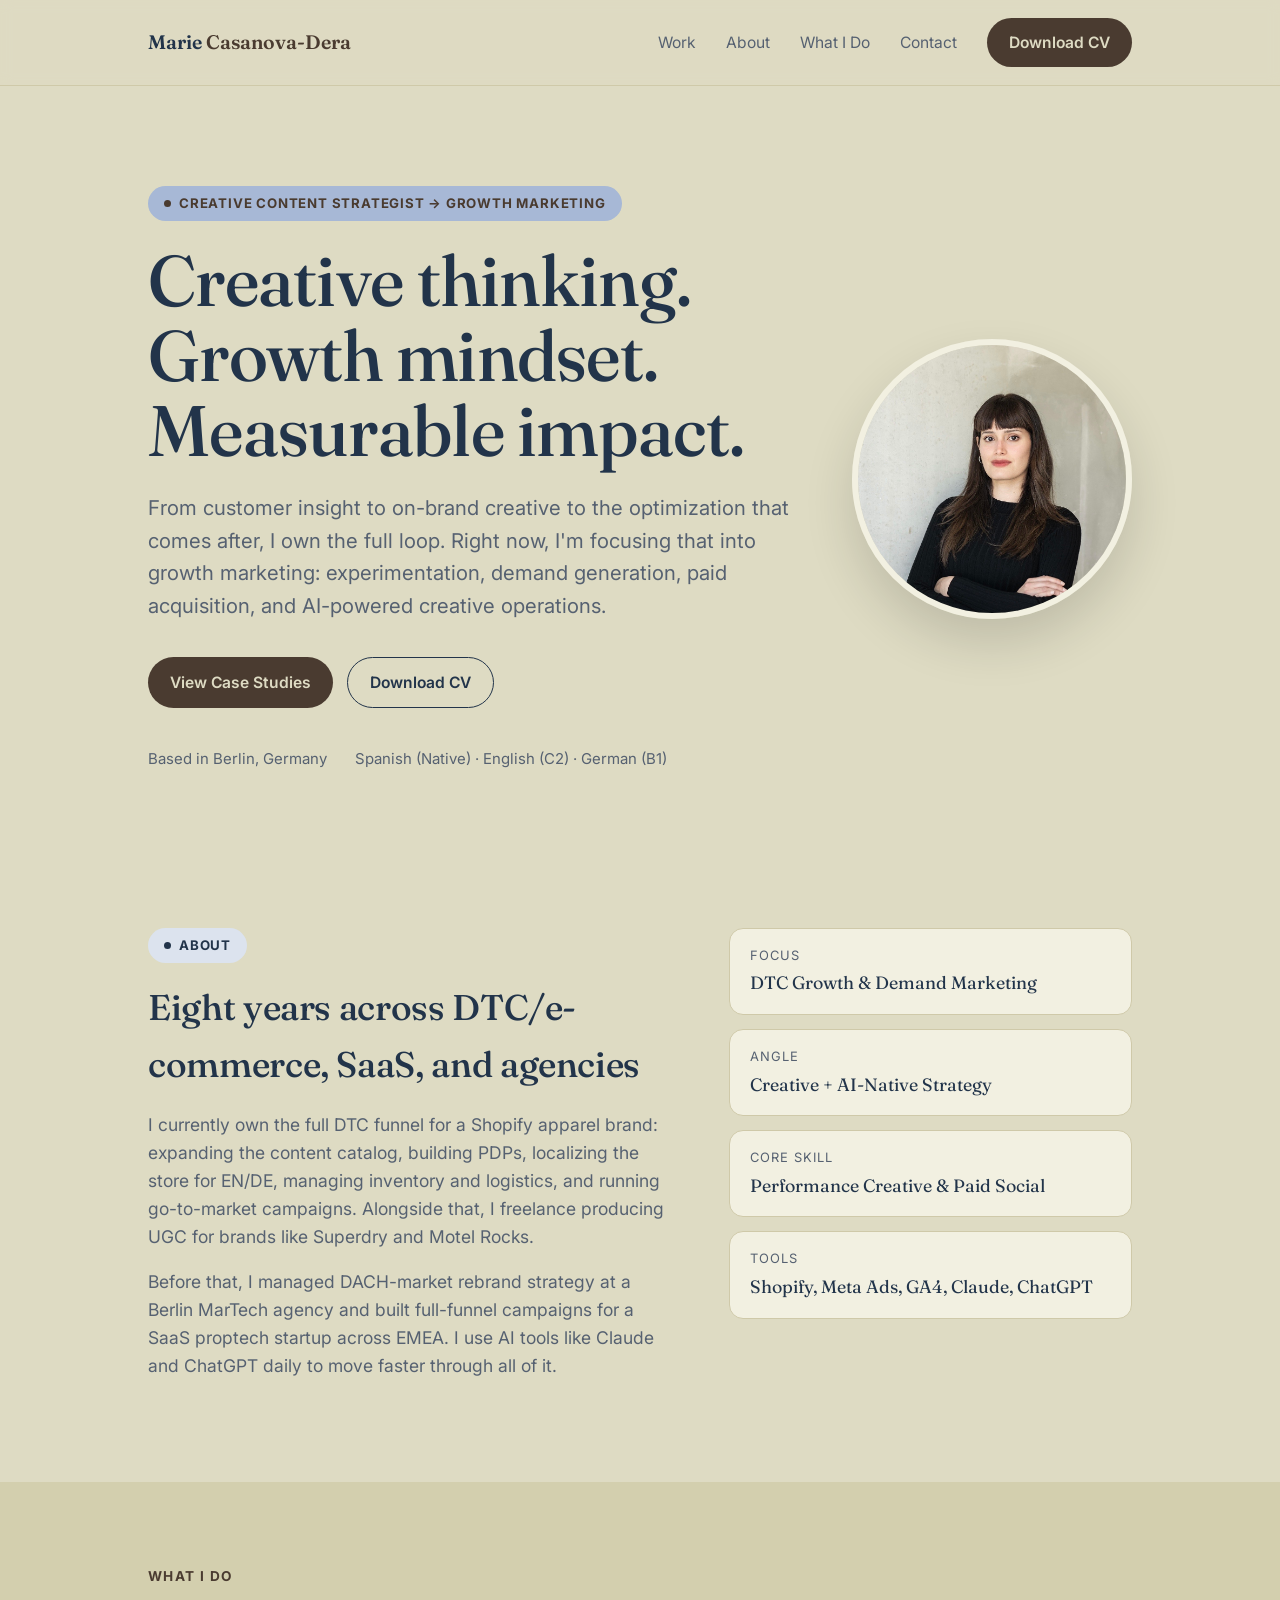
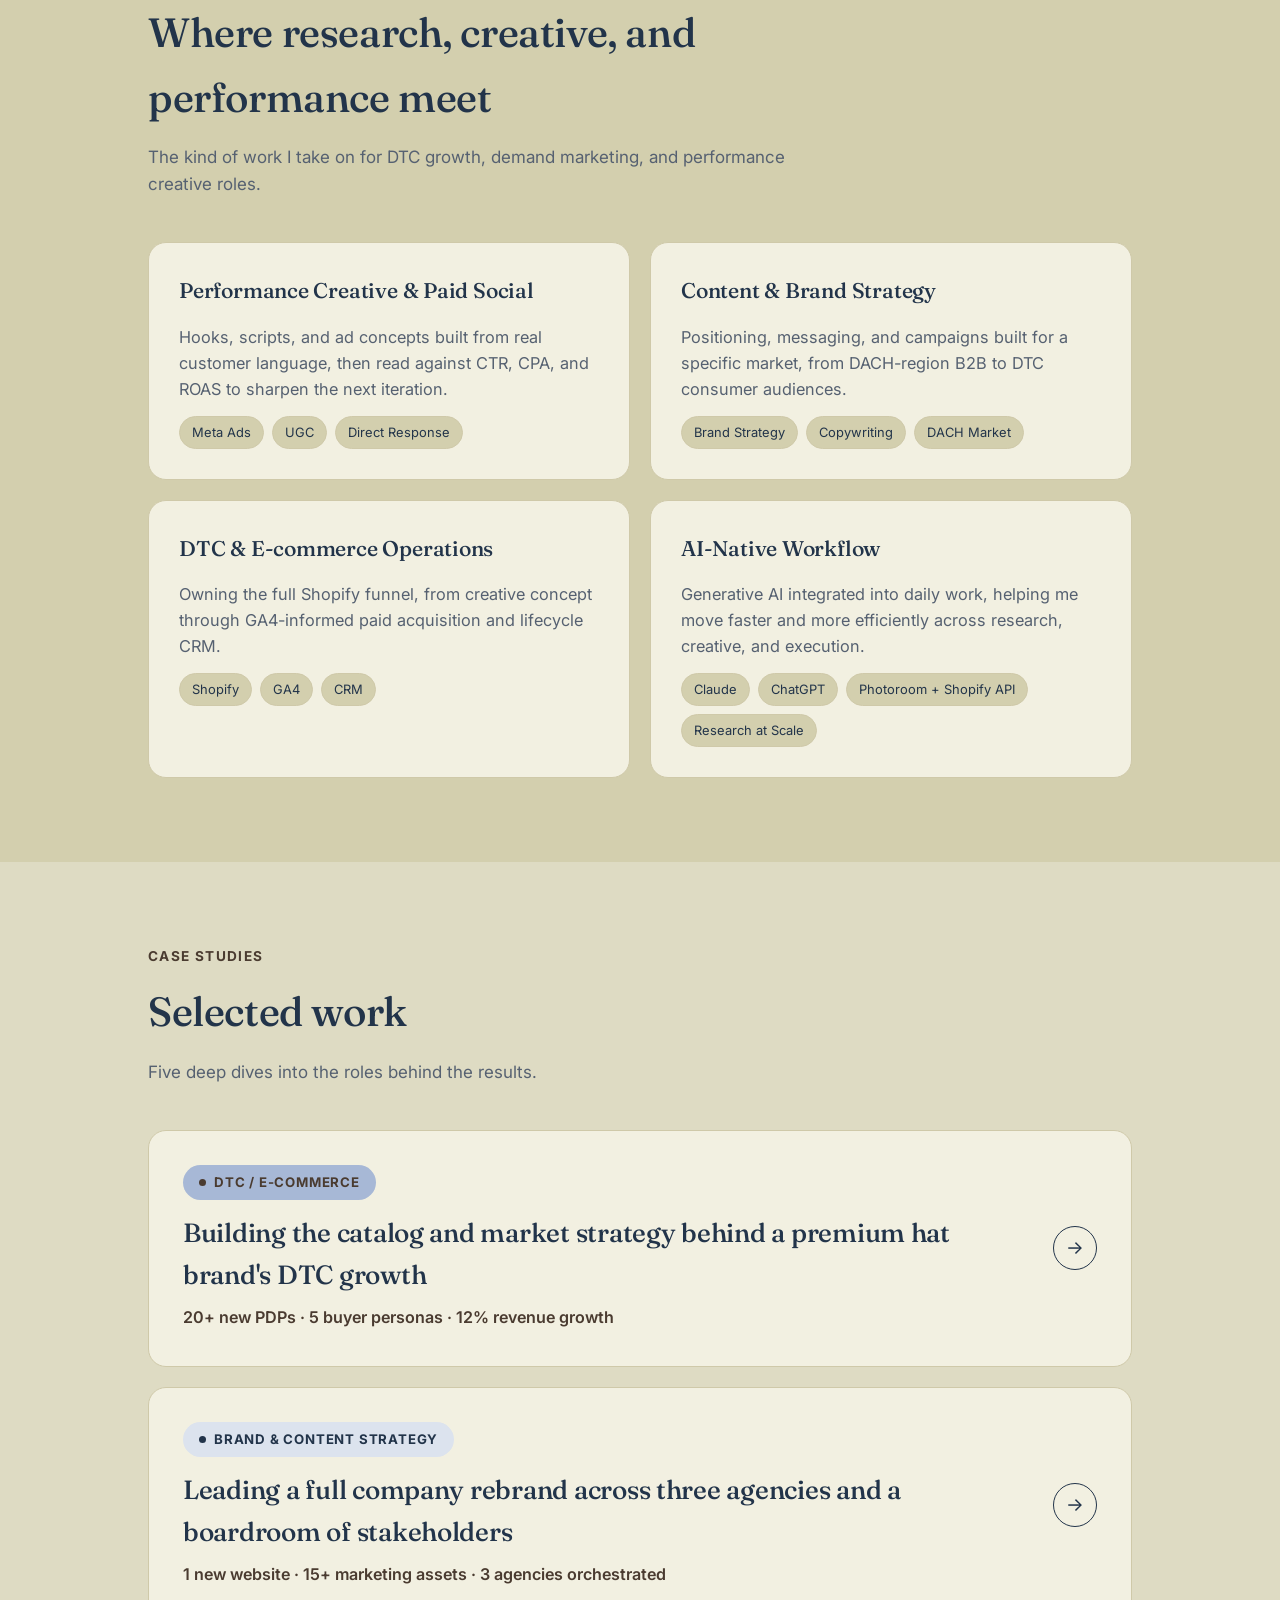
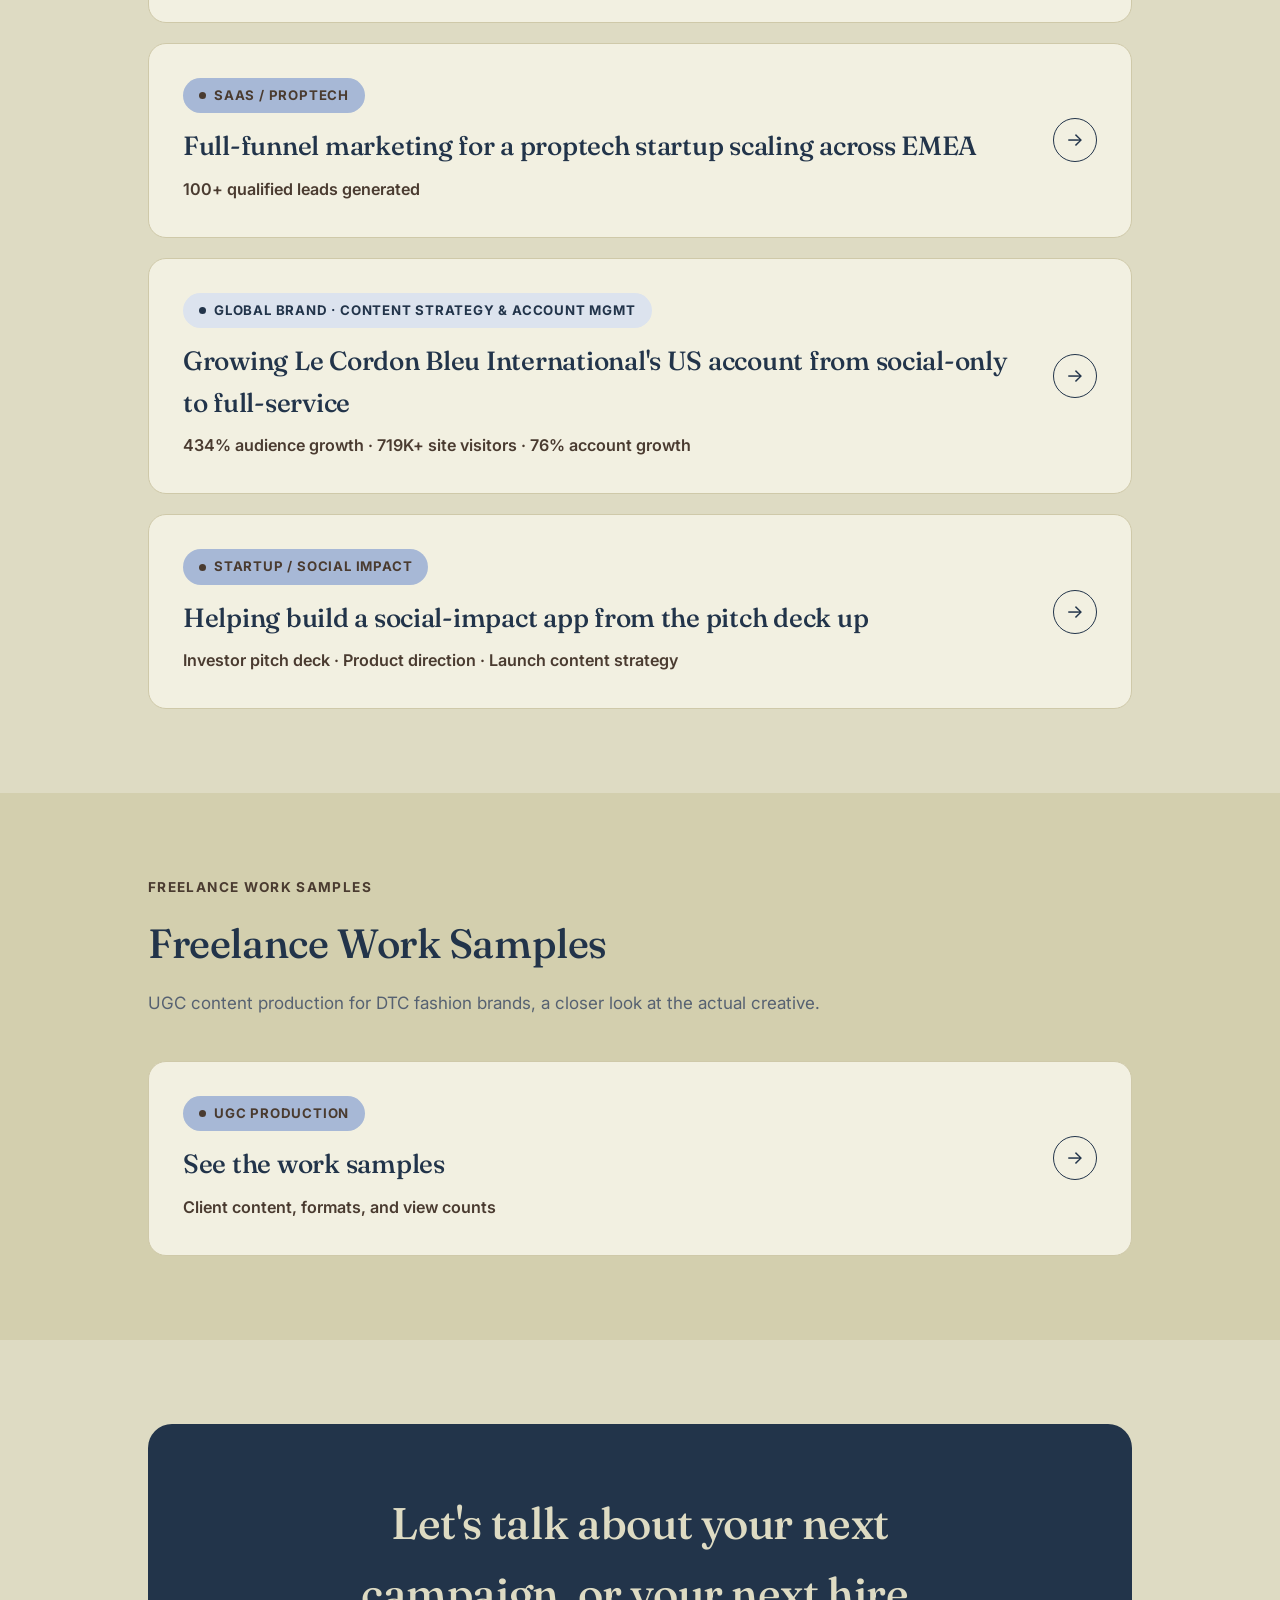
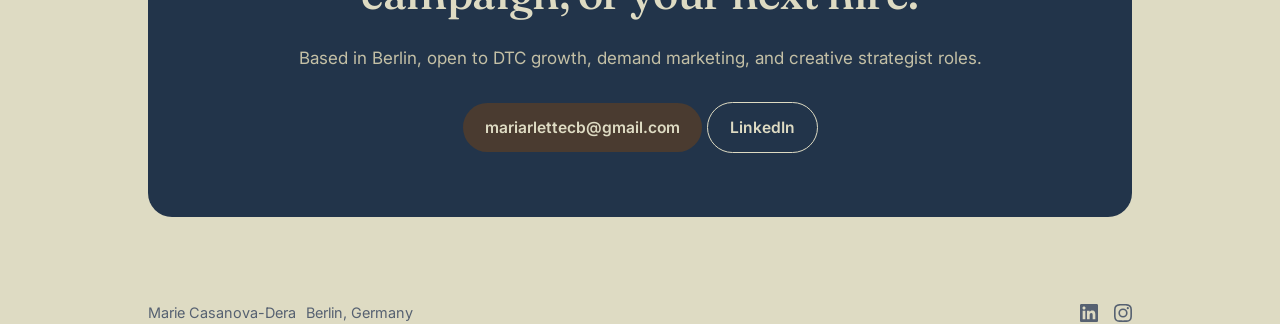
==== index.html @ d8c1cc5c "Initial publish of personal website" ====
<!doctype html>
<html lang="en">
<head>
<meta charset="utf-8">
<meta name="viewport" content="width=device-width, initial-scale=1">
<title>Marie Casanova-Dera — Creative Strategist, Growing Into Growth Marketing</title>
<meta name="description" content="Creative strategist turning customer insight into on-brand creative and optimization, now focusing that into growth marketing. Case studies, skills, and CV.">
<link rel="preconnect" href="https://fonts.googleapis.com">
<link rel="preconnect" href="https://fonts.gstatic.com" crossorigin>
<link href="https://fonts.googleapis.com/css2?family=Fraunces:opsz,wght@9..144,400;9..144,500;9..144,600&family=Inter:wght@400;500;600;700&display=swap" rel="stylesheet">
<link rel="stylesheet" href="styles.css">
</head>
<body>

<nav class="nav">
  <div class="wrap">
    <a href="index.html" class="mark">Marie <span>Casanova-Dera</span></a>
    <div class="nav-links">
      <a href="#work">Work</a>
      <a href="#about" class="hide-mobile">About</a>
      <a href="#skills" class="hide-mobile">What I Do</a>
      <a href="#contact">Contact</a>
      <a href="assets/CV_MarieCasanovaDera.pdf" class="btn accent" download>Download CV</a>
    </div>
  </div>
</nav>

<header class="hero">
  <div class="wrap hero-grid">
    <div class="hero-content">
      <span class="pill"><span class="dot"></span>Creative Content Strategist → Growth Marketing</span>
      <h1>Creative thinking. Growth mindset. Measurable impact.</h1>
      <p class="sub">From customer insight to on-brand creative to the optimization that comes after, I own the full loop. Right now, I'm focusing that into growth marketing: experimentation, demand generation, paid acquisition, and AI-powered creative operations.</p>
      <div class="ctas">
        <a href="#work" class="btn accent">View Case Studies</a>
        <a href="assets/CV_MarieCasanovaDera.pdf" class="btn outline" download>Download CV</a>
      </div>
      <div class="meta">
        <span>Based in Berlin, Germany</span>
        <span>Spanish (Native) · English (C2) · German (B1)</span>
      </div>
    </div>
    <div class="hero-photo">
      <img src="assets/photo/marie-headshot.jpg" alt="Marie Casanova-Dera">
    </div>
  </div>
</header>

<section id="about">
  <div class="wrap about-grid">
    <div>
      <span class="pill alt"><span class="dot"></span>About</span>
      <h2 style="margin-top:16px; font-size:clamp(1.6rem,3vw,2.1rem);">Eight years across DTC/e-commerce, SaaS, and agencies</h2>
      <p>I currently own the full DTC funnel for a Shopify apparel brand: expanding the content catalog, building PDPs, localizing the store for EN/DE, managing inventory and logistics, and running go-to-market campaigns. Alongside that, I freelance producing UGC for brands like Superdry and Motel Rocks.</p>
      <p>Before that, I managed DACH-market rebrand strategy at a Berlin MarTech agency and built full-funnel campaigns for a SaaS proptech startup across EMEA. I use AI tools like Claude and ChatGPT daily to move faster through all of it.</p>
    </div>
    <div class="fact-list">
      <div class="fact"><div class="k">Focus</div><div class="v">DTC Growth &amp; Demand Marketing</div></div>
      <div class="fact"><div class="k">Angle</div><div class="v">Creative + AI-Native Strategy</div></div>
      <div class="fact"><div class="k">Core Skill</div><div class="v">Performance Creative &amp; Paid Social</div></div>
      <div class="fact"><div class="k">Tools</div><div class="v">Shopify, Meta Ads, GA4, Claude, ChatGPT</div></div>
    </div>
  </div>
</section>

<section id="skills" class="section-alt">
  <div class="wrap">
    <div class="section-head">
      <span class="eyebrow">What I Do</span>
      <h2>Where research, creative, and performance meet</h2>
      <p>The kind of work I take on for DTC growth, demand marketing, and performance creative roles.</p>
    </div>
    <div class="cap-grid">
      <div class="cap-card">
        <h3>Performance Creative &amp; Paid Social</h3>
        <p>Hooks, scripts, and ad concepts built from real customer language, then read against CTR, CPA, and ROAS to sharpen the next iteration.</p>
        <div class="tag-row">
          <span class="tag">Meta Ads</span><span class="tag">UGC</span><span class="tag">Direct Response</span>
        </div>
      </div>
      <div class="cap-card">
        <h3>Content &amp; Brand Strategy</h3>
        <p>Positioning, messaging, and campaigns built for a specific market, from DACH-region B2B to DTC consumer audiences.</p>
        <div class="tag-row">
          <span class="tag">Brand Strategy</span><span class="tag">Copywriting</span><span class="tag">DACH Market</span>
        </div>
      </div>
      <div class="cap-card">
        <h3>DTC &amp; E-commerce Operations</h3>
        <p>Owning the full Shopify funnel, from creative concept through GA4-informed paid acquisition and lifecycle CRM.</p>
        <div class="tag-row">
          <span class="tag">Shopify</span><span class="tag">GA4</span><span class="tag">CRM</span>
        </div>
      </div>
      <div class="cap-card">
        <h3>AI-Native Workflow</h3>
        <p>Generative AI integrated into daily work, helping me move faster and more efficiently across research, creative, and execution.</p>
        <div class="tag-row">
          <span class="tag">Claude</span><span class="tag">ChatGPT</span><span class="tag">Photoroom + Shopify API</span><span class="tag">Research at Scale</span>
        </div>
      </div>
    </div>
  </div>
</section>

<section id="work">
  <div class="wrap">
    <div class="section-head">
      <span class="eyebrow">Case Studies</span>
      <h2>Selected work</h2>
      <p>Five deep dives into the roles behind the results.</p>
    </div>
    <div class="case-grid">
      <a class="case-card" href="case-study-cayambe.html">
        <div>
          <span class="pill"><span class="dot"></span>DTC / E-commerce</span>
          <h3>Building the catalog and market strategy behind a premium hat brand's DTC growth</h3>
          <span class="result">20+ new PDPs · 5 buyer personas · 12% revenue growth</span>
        </div>
        <div class="arrow">→</div>
      </a>
      <a class="case-card" href="case-study-ctrl-qs.html">
        <div>
          <span class="pill alt"><span class="dot"></span>Brand &amp; Content Strategy</span>
          <h3>Leading a full company rebrand across three agencies and a boardroom of stakeholders</h3>
          <span class="result">1 new website · 15+ marketing assets · 3 agencies orchestrated</span>
        </div>
        <div class="arrow">→</div>
      </a>
      <a class="case-card" href="case-study-jll-envio.html">
        <div>
          <span class="pill"><span class="dot"></span>SaaS / Proptech</span>
          <h3>Full-funnel marketing for a proptech startup scaling across EMEA</h3>
          <span class="result">100+ qualified leads generated</span>
        </div>
        <div class="arrow">→</div>
      </a>
      <a class="case-card" href="case-study-lcb.html">
        <div>
          <span class="pill alt"><span class="dot"></span>Global Brand · Content Strategy &amp; Account Mgmt</span>
          <h3>Growing Le Cordon Bleu International's US account from social-only to full-service</h3>
          <span class="result">434% audience growth · 719K+ site visitors · 76% account growth</span>
        </div>
        <div class="arrow">→</div>
      </a>
      <a class="case-card" href="case-study-humanified.html">
        <div>
          <span class="pill"><span class="dot"></span>Startup / Social Impact</span>
          <h3>Helping build a social-impact app from the pitch deck up</h3>
          <span class="result">Investor pitch deck · Product direction · Launch content strategy</span>
        </div>
        <div class="arrow">→</div>
      </a>
    </div>
  </div>
</section>

<section class="section-alt">
  <div class="wrap">
    <div class="section-head">
      <span class="eyebrow">Freelance Work Samples</span>
      <h2>Freelance Work Samples</h2>
      <p>UGC content production for DTC fashion brands, a closer look at the actual creative.</p>
    </div>
    <a href="work-samples.html" class="case-card">
      <div>
        <span class="pill"><span class="dot"></span>UGC Production</span>
        <h3>See the work samples</h3>
        <span class="result">Client content, formats, and view counts</span>
      </div>
      <div class="arrow">→</div>
    </a>
  </div>
</section>

<section id="contact">
  <div class="wrap">
    <div class="contact-box">
      <h2>Let's talk about your next campaign, or your next hire.</h2>
      <p>Based in Berlin, open to DTC growth, demand marketing, and creative strategist roles.</p>
      <div class="ctas">
        <a href="mailto:mariarlettecb@gmail.com" class="btn accent">mariarlettecb@gmail.com</a>
        <a href="https://linkedin.com/in/marie-casanova-dera-504882108" class="btn outline">LinkedIn</a>
      </div>
    </div>
  </div>
</section>

<footer class="wrap">
  <div class="footer-info">
    <span>Marie Casanova-Dera</span>
    <span>Berlin, Germany</span>
  </div>
  <div class="social-links">
    <a href="https://linkedin.com/in/marie-casanova-dera-504882108" target="_blank" rel="noopener" aria-label="LinkedIn">
      <svg viewBox="0 0 24 24" fill="currentColor"><path d="M20.447 20.452h-3.554v-5.569c0-1.328-.027-3.037-1.852-3.037-1.853 0-2.136 1.445-2.136 2.939v5.667H9.351V9h3.414v1.561h.046c.477-.9 1.637-1.85 3.37-1.85 3.601 0 4.267 2.37 4.267 5.455v6.286zM5.337 7.433c-1.144 0-2.063-.926-2.063-2.065 0-1.138.92-2.063 2.063-2.063 1.14 0 2.064.925 2.064 2.063 0 1.139-.925 2.065-2.064 2.065zm1.782 13.019H3.555V9h3.564v11.452zM22.225 0H1.771C.792 0 0 .774 0 1.729v20.542C0 23.227.792 24 1.771 24h20.451C23.2 24 24 23.227 24 22.271V1.729C24 .774 23.2 0 22.222 0h.003z"/></svg>
    </a>
    <a href="https://instagram.com/m.ariearl" target="_blank" rel="noopener" aria-label="Instagram">
      <svg viewBox="0 0 24 24" fill="currentColor"><path d="M12 2.163c3.204 0 3.584.012 4.85.07 3.252.148 4.771 1.691 4.919 4.919.058 1.265.069 1.645.069 4.849 0 3.205-.012 3.584-.069 4.849-.149 3.225-1.664 4.771-4.919 4.919-1.266.058-1.644.07-4.85.07-3.204 0-3.584-.012-4.849-.07-3.26-.149-4.771-1.699-4.919-4.92-.058-1.265-.07-1.644-.07-4.849 0-3.204.013-3.583.07-4.849.149-3.227 1.664-4.771 4.919-4.919 1.266-.058 1.645-.07 4.849-.07zM12 0C8.741 0 8.333.014 7.053.072c-4.358.2-6.78 2.618-6.98 6.98C.014 8.332 0 8.741 0 12c0 3.259.014 3.668.072 4.948.2 4.358 2.618 6.78 6.98 6.98C8.333 23.986 8.741 24 12 24c3.259 0 3.668-.014 4.948-.072 4.354-.2 6.782-2.618 6.979-6.98.059-1.28.073-1.689.073-4.948 0-3.259-.014-3.667-.072-4.947-.196-4.354-2.617-6.78-6.979-6.98C15.668.014 15.259 0 12 0zm0 5.838a6.162 6.162 0 1 0 0 12.324 6.162 6.162 0 0 0 0-12.324zM12 16a4 4 0 1 1 0-8 4 4 0 0 1 0 8zm6.406-11.845a1.44 1.44 0 1 0 0 2.881 1.44 1.44 0 0 0 0-2.881z"/></svg>
    </a>
  </div>
</footer>

</body>
</html>
---- styles.css ----
/* ===== Design tokens ===== */
/* Palette: Pantone 7534 C (khaki, bg), 534 C (navy, ink), 536 C (dusty blue), 7519 C (brown) */
:root {
  --bg: #dedbc3;
  --bg-alt: #d3cfae;
  --card: #f2f0e1;
  --ink: #22344a;
  --muted: #566171;
  --line: #cfc9a9;
  --accent: #4a3b30;
  --accent-ink: #f2f0e1;
  --accent-soft: #a7b8d6;
  --accent-2: #22344a;
  --accent-2-soft: #dce3ee;
  --radius: 18px;
  --maxw: 1080px;
  font-size: 17px;
}

* { box-sizing: border-box; }

html { scroll-behavior: smooth; }

body {
  margin: 0;
  background: var(--bg);
  color: var(--ink);
  font-family: 'Inter', -apple-system, BlinkMacSystemFont, 'Segoe UI', sans-serif;
  line-height: 1.6;
  -webkit-font-smoothing: antialiased;
}

h1, h2, h3, .serif {
  font-family: 'Fraunces', Georgia, 'Times New Roman', serif;
  font-weight: 500;
  letter-spacing: -0.01em;
  margin: 0;
  color: var(--ink);
}

a { color: inherit; text-decoration: none; }

img { max-width: 100%; display: block; }

.wrap {
  max-width: var(--maxw);
  margin: 0 auto;
  padding: 0 clamp(20px, 5vw, 48px);
}

/* ===== Nav ===== */
.nav {
  position: sticky;
  top: 0;
  z-index: 10;
  background: rgba(222, 219, 195, 0.92);
  backdrop-filter: blur(6px);
  border-bottom: 1px solid var(--line);
}
.nav .wrap {
  display: flex;
  align-items: center;
  justify-content: space-between;
  padding-top: 18px;
  padding-bottom: 18px;
  gap: 16px;
  flex-wrap: wrap;
}
.nav .mark {
  font-family: 'Fraunces', serif;
  font-size: 1.15rem;
  font-weight: 600;
  white-space: nowrap;
}
.nav .mark span { color: var(--accent); }
.nav-links {
  display: flex;
  gap: clamp(14px, 3vw, 30px);
  align-items: center;
  font-size: 0.92rem;
  color: var(--muted);
}
.nav-links a:hover { color: var(--ink); }
.nav-links .btn { color: var(--accent-ink); }

/* ===== Buttons / pills ===== */
.btn {
  display: inline-flex;
  align-items: center;
  gap: 8px;
  padding: 12px 22px;
  border-radius: 999px;
  background: var(--ink);
  color: var(--bg) !important;
  font-size: 0.92rem;
  font-weight: 600;
  white-space: nowrap;
  transition: transform .15s ease, opacity .15s ease;
}
.btn:hover { transform: translateY(-1px); opacity: 0.88; }
.btn.accent { background: var(--accent); }
.btn.outline {
  background: transparent;
  color: var(--ink) !important;
  border: 1.5px solid var(--ink);
}

.pill {
  display: inline-flex;
  align-items: center;
  gap: 8px;
  padding: 7px 16px;
  border-radius: 999px;
  font-size: 0.78rem;
  font-weight: 700;
  letter-spacing: 0.06em;
  text-transform: uppercase;
  background: var(--accent-soft);
  color: var(--accent);
}
.pill.alt { background: var(--accent-2-soft); color: var(--accent-2); }
.pill .dot { width: 7px; height: 7px; border-radius: 50%; background: currentColor; }

/* ===== Hero ===== */
.hero {
  padding: clamp(48px, 8vw, 100px) 0 clamp(40px, 6vw, 72px);
}
.hero-grid {
  display: grid;
  grid-template-columns: 1fr auto;
  gap: clamp(24px, 5vw, 56px);
  align-items: center;
}
.hero-photo { flex-shrink: 0; }
.hero-photo img {
  width: clamp(180px, 22vw, 280px);
  height: clamp(180px, 22vw, 280px);
  border-radius: 50%;
  object-fit: cover;
  border: 6px solid var(--card);
  box-shadow: 0 24px 50px rgba(0, 0, 0, 0.14);
  display: block;
}
.hero h1 {
  font-size: clamp(2.4rem, 6vw, 4.2rem);
  line-height: 1.05;
  max-width: 16ch;
  margin-top: 22px;
}
.hero .sub {
  margin-top: 24px;
  max-width: 56ch;
  font-size: clamp(1.02rem, 2vw, 1.2rem);
  color: var(--muted);
}
.hero .ctas {
  display: flex;
  flex-wrap: wrap;
  gap: 14px;
  margin-top: 34px;
}
.hero .meta {
  margin-top: 40px;
  display: flex;
  flex-wrap: wrap;
  gap: 10px 28px;
  font-size: 0.88rem;
  color: var(--muted);
}

/* ===== Sections ===== */
section { padding: clamp(48px, 7vw, 84px) 0; }
.section-alt { background: var(--bg-alt); }
.section-head { max-width: 62ch; margin-bottom: clamp(28px, 4vw, 44px); }
.section-head .eyebrow {
  font-size: 0.8rem;
  font-weight: 700;
  letter-spacing: 0.1em;
  text-transform: uppercase;
  color: var(--accent);
  margin-bottom: 12px;
  display: block;
}
.section-head h2 { font-size: clamp(1.7rem, 3.4vw, 2.4rem); }
.section-head p { margin-top: 14px; color: var(--muted); }

/* ===== About ===== */
.about-grid {
  display: grid;
  grid-template-columns: 1.3fr 1fr;
  gap: clamp(28px, 5vw, 56px);
  align-items: start;
}
.about-grid p { color: var(--muted); font-size: 1.03rem; }
.about-grid p + p { margin-top: 16px; }
.fact-list { display: grid; gap: 14px; }
.fact {
  background: var(--card);
  border: 1px solid var(--line);
  border-radius: 14px;
  padding: 16px 20px;
}
.fact .k { font-size: 0.76rem; text-transform: uppercase; letter-spacing: 0.08em; color: var(--muted); }
.fact .v { font-family: 'Fraunces', serif; font-size: 1.05rem; margin-top: 4px; }

/* ===== Capability cards ===== */
.cap-grid {
  display: grid;
  grid-template-columns: repeat(2, 1fr);
  gap: 20px;
}
.cap-card {
  background: var(--card);
  border: 1px solid var(--line);
  border-radius: var(--radius);
  padding: clamp(22px, 3vw, 30px);
}
.cap-card h3 { font-size: 1.25rem; margin-bottom: 10px; }
.cap-card p { color: var(--muted); font-size: 0.96rem; margin-bottom: 14px; }
.tag-row { display: flex; flex-wrap: wrap; gap: 8px; }
.tag {
  font-size: 0.76rem;
  padding: 5px 12px;
  border-radius: 999px;
  background: var(--bg-alt);
  color: var(--ink);
  border: 1px solid var(--line);
}

/* ===== Case study cards ===== */
.case-grid { display: grid; gap: 20px; }
.case-card {
  display: grid;
  grid-template-columns: 1fr auto;
  gap: 20px;
  align-items: center;
  background: var(--card);
  border: 1px solid var(--line);
  border-radius: var(--radius);
  padding: clamp(22px, 3vw, 34px);
  transition: transform .15s ease, box-shadow .15s ease;
}
.case-card:hover { transform: translateY(-2px); box-shadow: 0 12px 30px rgba(34,52,74,0.08); }
.case-card h3 { font-size: clamp(1.2rem, 2.4vw, 1.55rem); margin: 12px 0 8px; }
.case-card .result { color: var(--accent); font-weight: 600; font-size: 0.95rem; }
.case-card .arrow {
  width: 44px; height: 44px; border-radius: 50%;
  border: 1.5px solid var(--ink);
  display: flex; align-items: center; justify-content: center;
  font-size: 1.1rem;
  flex-shrink: 0;
}

/* ===== Lighter project credits ===== */
.credit-grid {
  display: grid;
  grid-template-columns: repeat(auto-fit, minmax(220px, 320px));
  gap: 16px;
}
.credit {
  border-top: 1px solid var(--line);
  padding-top: 14px;
}
.credit .name { font-family: 'Fraunces', serif; font-size: 1.05rem; }
.credit .desc { color: var(--muted); font-size: 0.92rem; margin-top: 4px; }

/* ===== Contact ===== */
.contact-box {
  background: var(--ink);
  color: var(--bg);
  border-radius: 24px;
  padding: clamp(32px, 6vw, 64px);
  text-align: center;
}
.contact-box h2 { color: var(--bg); font-size: clamp(1.8rem, 4vw, 2.6rem); max-width: 22ch; margin: 0 auto; }
.contact-box p { color: #c4c0a6; margin-top: 16px; }
.contact-box .ctas { justify-content: center; margin-top: 30px; }
.contact-box .btn.outline { border-color: var(--bg); color: var(--bg) !important; }

footer {
  padding: 28px 0 40px;
  color: var(--muted);
  font-size: 0.85rem;
  display: flex;
  justify-content: space-between;
  align-items: center;
  flex-wrap: wrap;
  gap: 14px;
}
.footer-info { display: flex; gap: 10px; flex-wrap: wrap; }
.social-links { display: flex; gap: 16px; align-items: center; }
.social-links a { color: var(--muted); display: flex; }
.social-links a:hover { color: var(--ink); }
.social-links svg { width: 18px; height: 18px; }

/* ===== Case study page ===== */
.cs-hero { padding: clamp(36px, 6vw, 64px) 0 clamp(28px, 4vw, 40px); }
.cs-hero .back { color: var(--muted); font-size: 0.9rem; display: inline-block; margin-bottom: 20px; }
.cs-hero .back:hover { color: var(--ink); }
.cs-hero h1 { font-size: clamp(2.1rem, 5vw, 3.4rem); max-width: 20ch; margin-top: 18px; }
.cs-hero .sub { margin-top: 18px; color: var(--muted); max-width: 60ch; font-size: 1.05rem; }
.cs-meta { display: flex; flex-wrap: wrap; gap: 8px 24px; margin-top: 26px; font-size: 0.86rem; color: var(--muted); }

.inshort {
  display: grid;
  grid-template-columns: repeat(3, 1fr);
  gap: 20px;
  margin: 40px 0;
}
.inshort .box {
  background: var(--card);
  border: 1px solid var(--line);
  border-radius: 16px;
  padding: 22px;
}
.inshort .box .k {
  font-size: 0.76rem; text-transform: uppercase; letter-spacing: 0.08em;
  color: var(--accent); font-weight: 700; margin-bottom: 8px; display: block;
}
.inshort .box p { color: var(--muted); font-size: 0.94rem; }

.stat-row {
  display: grid;
  grid-template-columns: repeat(3, 1fr);
  gap: 20px;
  margin: 44px 0;
  padding: 32px 0;
  border-top: 1px solid var(--line);
  border-bottom: 1px solid var(--line);
}
.stat { text-align: center; }
.stat .num { font-family: 'Fraunces', serif; font-size: clamp(2rem, 5vw, 2.8rem); color: var(--accent); }
.stat .label { color: var(--muted); font-size: 0.86rem; margin-top: 6px; }

.cs-section { max-width: 74ch; margin: 0 auto; padding: 30px 0; }
.cs-section .num-tag {
  font-family: 'Fraunces', serif;
  color: var(--accent);
  font-size: 0.95rem;
  font-weight: 600;
  margin-bottom: 8px;
  display: block;
}
.cs-section h2 { font-size: clamp(1.4rem, 3vw, 1.9rem); margin-bottom: 16px; }
.cs-section p { color: var(--muted); font-size: 1.02rem; }
.cs-section p + p { margin-top: 14px; }
.cs-section ul { color: var(--muted); padding-left: 20px; }
.cs-section li { margin-bottom: 8px; }

.cs-nav {
  display: flex;
  justify-content: space-between;
  align-items: center;
  padding: 36px 0 10px;
  border-top: 1px solid var(--line);
  margin-top: 40px;
  flex-wrap: wrap;
  gap: 16px;
}

/* ===== Media galleries ===== */
.media-grid {
  display: grid;
  grid-template-columns: repeat(auto-fill, minmax(150px, 1fr));
  gap: 14px;
  margin: 24px 0;
}
.media-card {
  border-radius: 14px;
  overflow: hidden;
  border: 1px solid var(--line);
  background: var(--card);
}
.media-card img {
  width: 100%;
  aspect-ratio: 9 / 16;
  object-fit: cover;
  display: block;
}
.media-card .cap {
  padding: 10px 12px;
}
.media-card .cap .name { font-size: 0.86rem; font-weight: 600; }
.media-card .cap .views { font-size: 0.78rem; color: var(--accent); margin-top: 2px; }

.media-hero {
  border-radius: var(--radius);
  overflow: hidden;
  margin-bottom: 24px;
  max-width: 320px;
}
.media-hero img { width: 100%; aspect-ratio: 3 / 4; object-fit: cover; display: block; }

.gallery-wide {
  display: grid;
  grid-template-columns: repeat(2, 1fr);
  gap: 14px;
  margin: 24px 0;
}
.gallery-wide .g-card {
  border-radius: 14px;
  overflow: hidden;
  border: 1px solid var(--line);
}
.gallery-wide .g-card.span2 { grid-column: 1 / -1; }
.gallery-wide .g-card img { width: 100%; display: block; object-fit: cover; }
.gallery-wide .g-card.span2 img { aspect-ratio: 16 / 8; }
.gallery-wide .g-card:not(.span2) img { aspect-ratio: 1 / 1; }

/* ===== Concept card (content strategy example) ===== */
.concept-card {
  display: grid;
  grid-template-columns: 1fr 1fr;
  gap: 20px;
  align-items: center;
  margin-bottom: 24px;
}
.concept-card img {
  width: 100%;
  border-radius: var(--radius);
  border: 1px solid var(--line);
  display: block;
  object-fit: cover;
  max-height: 460px;
}
.concept-text {
  position: relative;
  background: var(--card);
  border: 1px solid var(--line);
  border-radius: var(--radius);
  padding: 26px 28px;
}
.concept-title {
  font-family: 'Fraunces', serif;
  font-style: italic;
  font-size: 1.15rem;
  margin-bottom: 10px;
  padding-bottom: 10px;
  border-bottom: 1px solid var(--line);
}
.concept-text p { color: var(--muted); font-size: 0.96rem; }

/* ===== Pillar slideshow (concept-card slides, one next arrow) ===== */
.pillar-slideshow { position: relative; overflow: hidden; }
.pillar-track {
  display: flex;
  transition: transform .45s cubic-bezier(.65,0,.35,1);
}
.pillar-track .concept-card {
  min-width: 100%;
  margin-bottom: 0;
}
.pillar-next-btn {
  position: absolute;
  right: -18px;
  top: 50%;
  transform: translateY(-50%);
  width: 40px;
  height: 40px;
  border-radius: 50%;
  background: var(--ink);
  color: var(--bg);
  border: none;
  cursor: pointer;
  font-size: 1.2rem;
  line-height: 1;
  display: flex;
  align-items: center;
  justify-content: center;
  box-shadow: 0 8px 20px rgba(0,0,0,0.18);
}
.pillar-next-btn:hover { opacity: 0.85; }
@media (max-width: 860px) {
  .pillar-next-btn { right: 10px; top: auto; bottom: -20px; transform: none; }
}

.subhead {
  font-family: 'Fraunces', serif;
  font-size: 1.2rem;
  margin-bottom: 8px;
}
.subtext { color: var(--muted); max-width: 68ch; margin-bottom: 20px; font-size: 0.96rem; }

/* ===== Full-image slideshow (mixed aspect ratios, never crops) ===== */
.full-slideshow {
  position: relative;
  max-width: 460px;
  margin: 24px auto;
}
.full-slideshow .fs-track {
  display: flex;
  transition: transform .45s cubic-bezier(.65,0,.35,1);
}
.full-slideshow .fs-slide {
  min-width: 100%;
  height: 620px;
  display: flex;
  align-items: center;
  justify-content: center;
  background: var(--card);
  border: 1px solid var(--line);
  border-radius: var(--radius);
  overflow: hidden;
}
.full-slideshow .fs-slide img {
  max-width: 100%;
  max-height: 100%;
  width: auto;
  height: auto;
  object-fit: contain;
  display: block;
}
@media (max-width: 620px) {
  .full-slideshow .fs-slide { height: 440px; }
}

/* ===== Email gallery (portrait screenshots) ===== */
.email-gallery {
  display: flex;
  gap: 20px;
  flex-wrap: wrap;
  margin: 24px 0;
}
.email-gallery .e-card {
  background: var(--card);
  border: 1px solid var(--line);
  border-radius: 14px;
  padding: 12px;
}
.email-gallery .e-card img {
  height: 420px;
  width: auto;
  max-width: 100%;
  display: block;
  border-radius: 8px;
}
@media (max-width: 620px) {
  .email-gallery .e-card img { height: 340px; }
}

/* ===== Video embed ===== */
.video-embed {
  position: relative;
  width: 100%;
  height: 0;
  padding-bottom: 56.25%; /* locks the 16:9 box regardless of load state, so play never resizes it */
  border-radius: var(--radius);
  overflow: hidden;
  border: 1px solid var(--line);
  background: var(--card);
}
.video-embed video {
  position: absolute;
  top: 0;
  left: 0;
  width: 100%;
  height: 100%;
  display: block;
  object-fit: contain; /* shows the full frame, never crops, regardless of the source video's actual aspect ratio */
}

/* ===== Slideshow ===== */
.slideshow {
  position: relative;
  max-width: 440px;
  margin: 24px 0;
  border-radius: var(--radius);
  overflow: hidden;
  border: 1px solid var(--line);
  background: var(--card);
}
.slideshow-track {
  display: flex;
  transition: transform .45s cubic-bezier(.65,0,.35,1);
}
.slideshow-slide { min-width: 100%; }
.slideshow-slide img {
  width: 100%;
  aspect-ratio: 1 / 1;
  object-fit: cover;
  display: block;
}
.slideshow-btn {
  position: absolute;
  top: 50%;
  transform: translateY(-50%);
  background: rgba(34,52,74,0.55);
  color: #fff;
  border: none;
  width: 36px;
  height: 36px;
  border-radius: 50%;
  cursor: pointer;
  font-size: 1.05rem;
  display: flex;
  align-items: center;
  justify-content: center;
  line-height: 1;
}
.slideshow-btn:hover { background: rgba(34,52,74,0.8); }
.slideshow-btn.prev { left: 10px; }
.slideshow-btn.next { right: 10px; }
.slideshow-dots {
  display: flex;
  justify-content: center;
  gap: 7px;
  padding: 12px 0;
}
.slideshow-dots button {
  width: 8px;
  height: 8px;
  border-radius: 50%;
  background: var(--line);
  border: none;
  cursor: pointer;
  padding: 0;
}
.slideshow-dots button.active { background: var(--accent); }

/* ===== Responsive ===== */
@media (max-width: 860px) {
  .about-grid { grid-template-columns: 1fr; }
  .cap-grid { grid-template-columns: 1fr; }
  .credit-grid { grid-template-columns: 1fr; }
  .inshort { grid-template-columns: 1fr; }
  .stat-row { grid-template-columns: 1fr; gap: 26px; }
  .case-card { grid-template-columns: 1fr; }
  .case-card .arrow { display: none; }
  .concept-card { grid-template-columns: 1fr; }
  .gallery-wide { grid-template-columns: 1fr; }
  .gallery-wide .g-card.span2 img,
  .gallery-wide .g-card:not(.span2) img { aspect-ratio: 4 / 3; }
  .hero-grid { grid-template-columns: 1fr; }
  .hero-photo { order: -1; margin: 0 auto; }
  .hero-photo img { width: 160px; height: 160px; }
}
@media (max-width: 620px) {
  .nav .mark { font-size: 1rem; }
  .nav-links { gap: 12px; }
  .nav-links .hide-mobile { display: none; }
  .nav-links .btn { padding: 10px 16px; font-size: 0.86rem; }
  :root { font-size: 16px; }
}
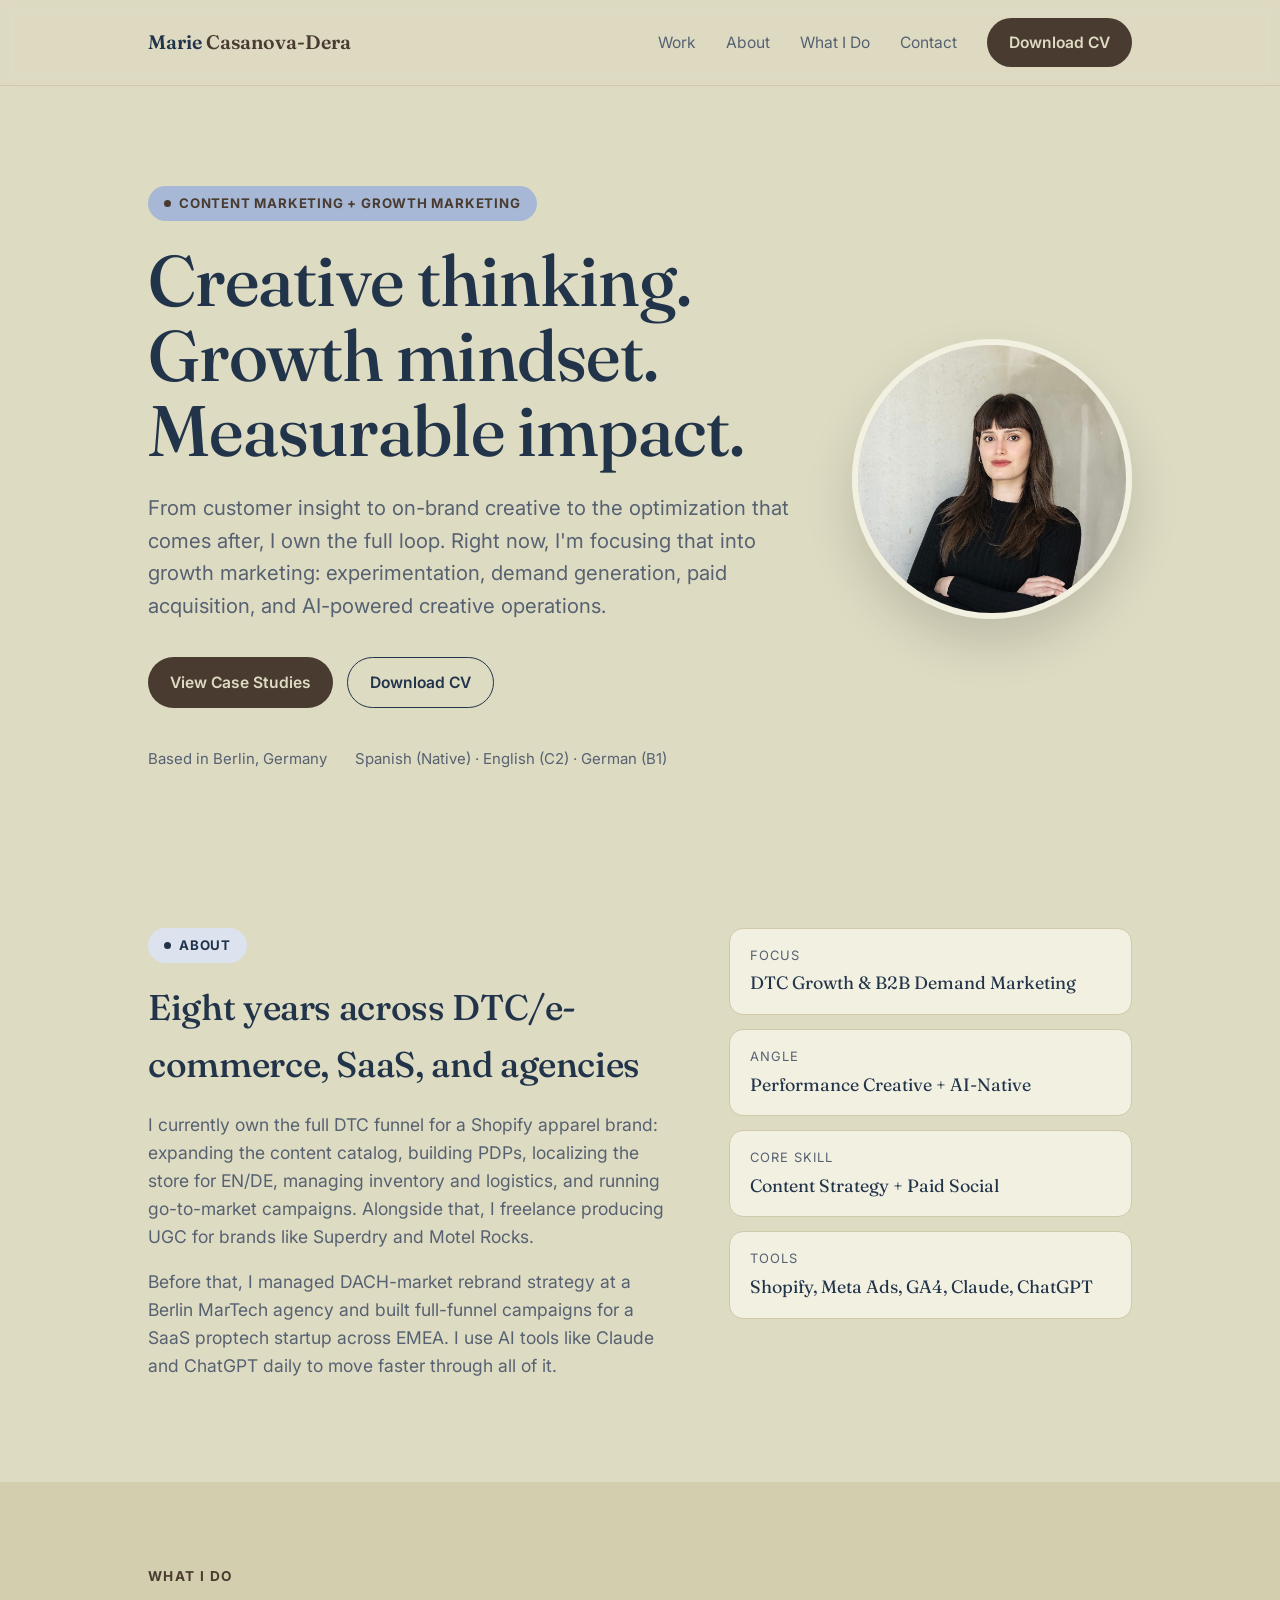
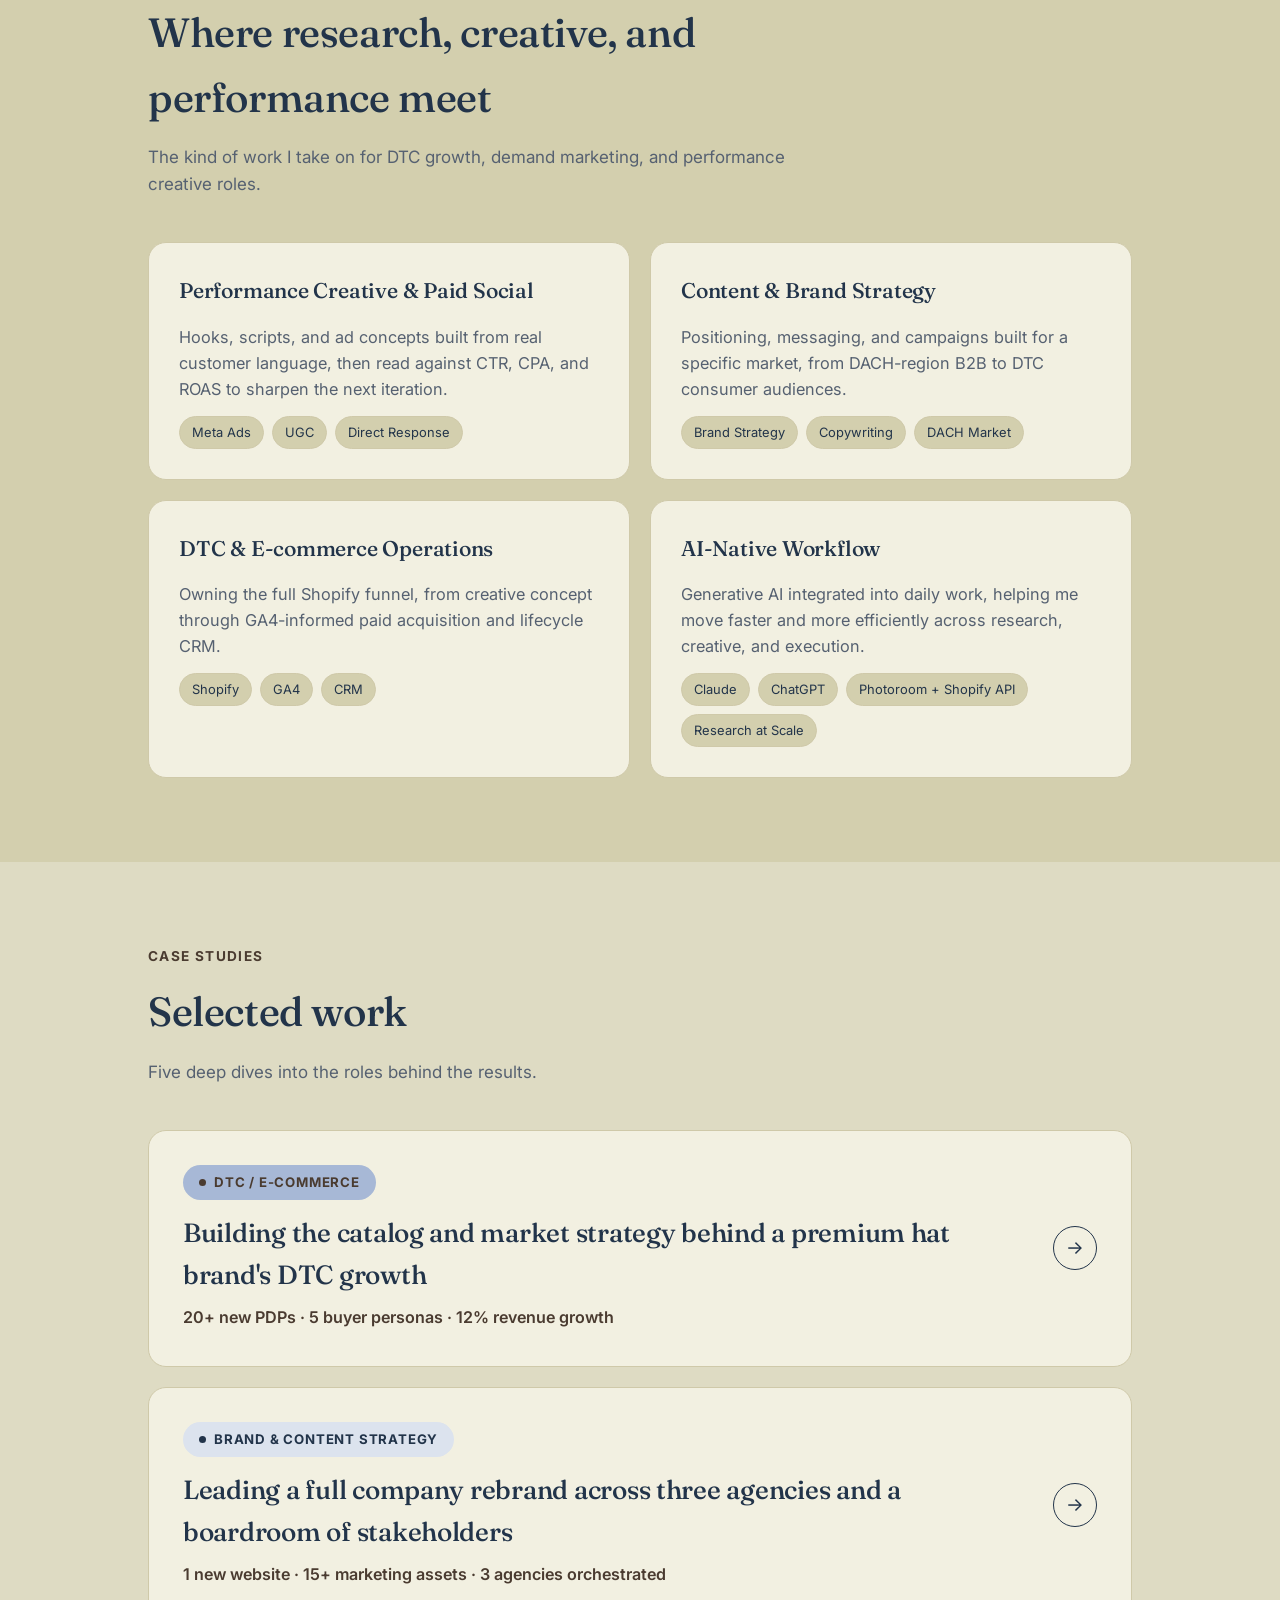
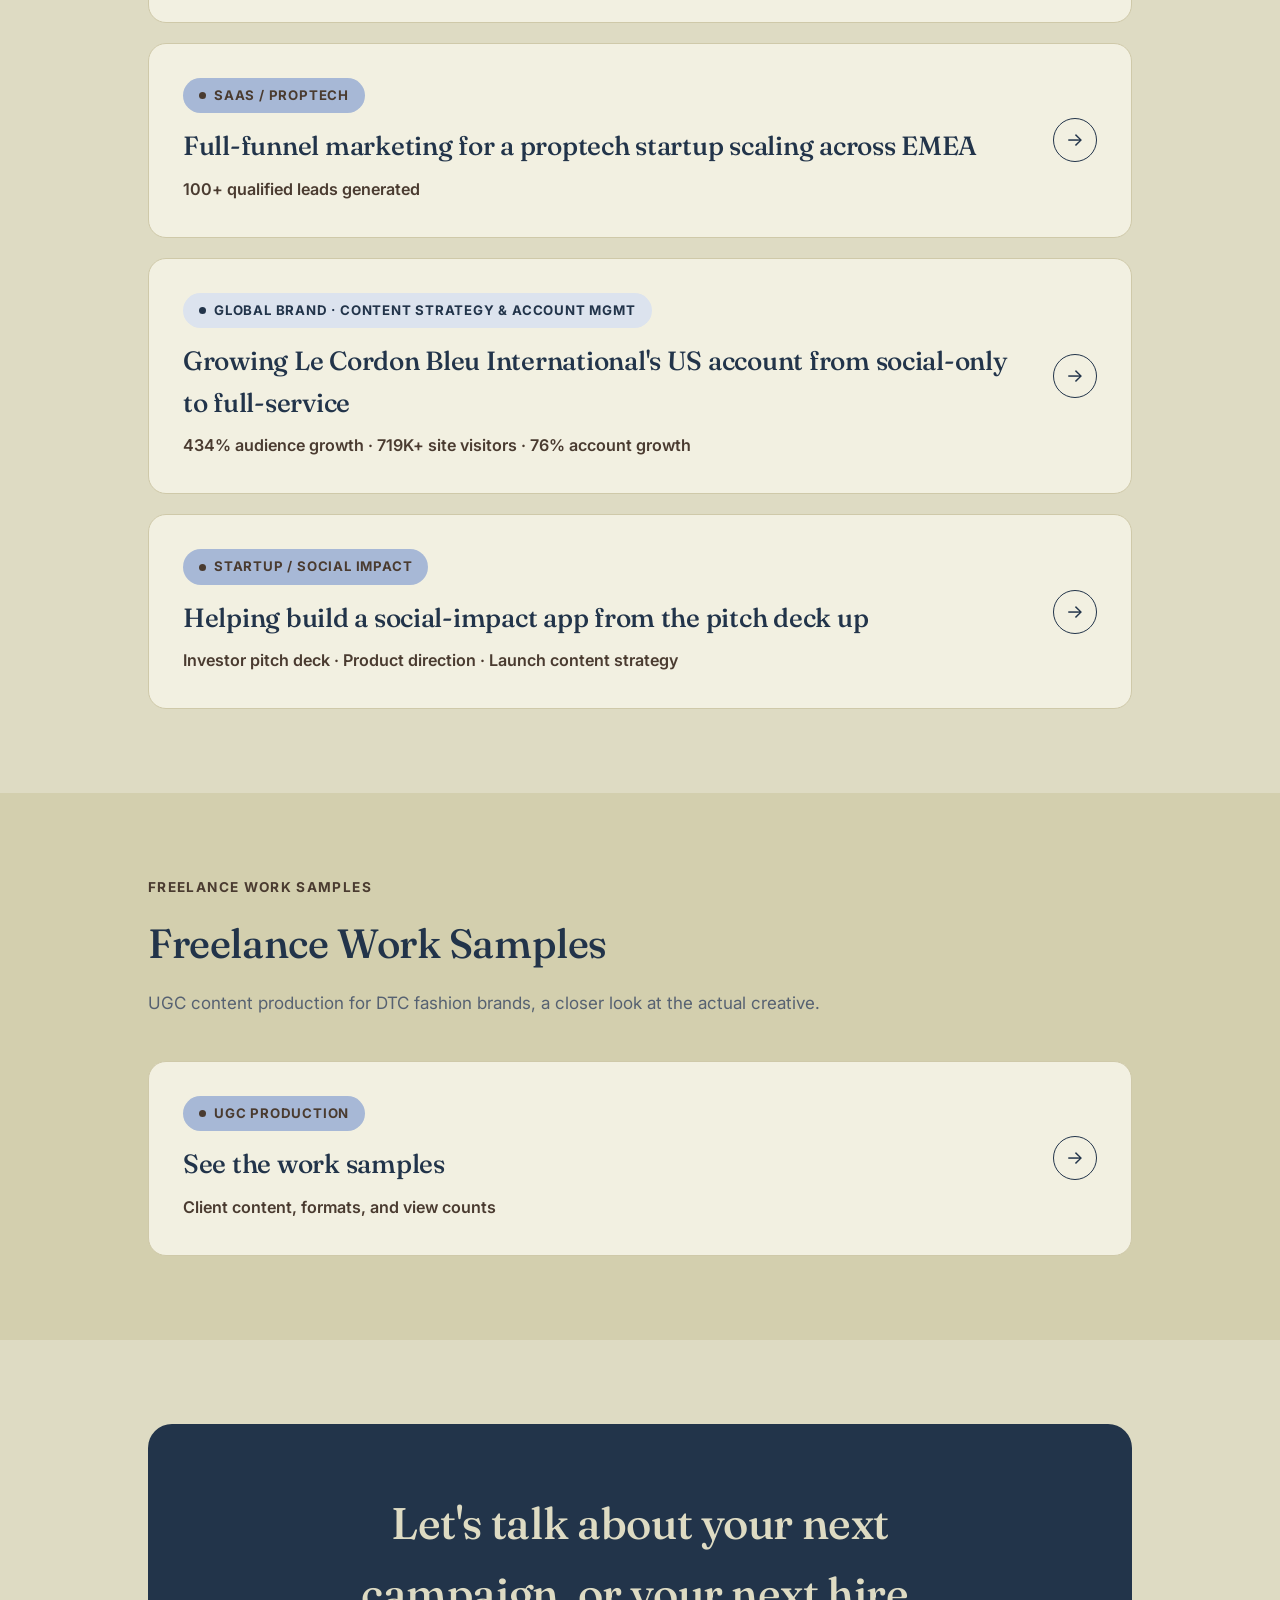
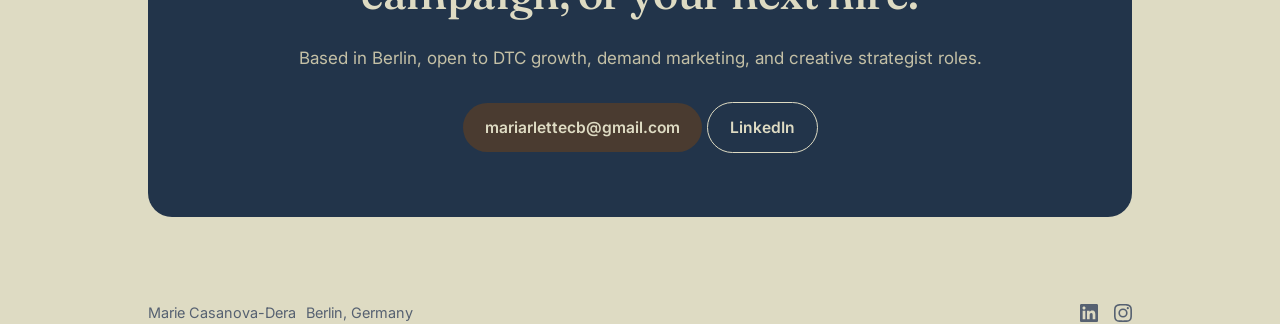
==== commit 7bbcef92: "Update hero pill and about section copy, refresh CV PDF content" ====
--- a/index.html
+++ b/index.html
@@ -28,7 +28,7 @@
 <header class="hero">
   <div class="wrap hero-grid">
     <div class="hero-content">
-      <span class="pill"><span class="dot"></span>Creative Content Strategist → Growth Marketing</span>
+      <span class="pill"><span class="dot"></span>Content Marketing + Growth Marketing</span>
       <h1>Creative thinking. Growth mindset. Measurable impact.</h1>
       <p class="sub">From customer insight to on-brand creative to the optimization that comes after, I own the full loop. Right now, I'm focusing that into growth marketing: experimentation, demand generation, paid acquisition, and AI-powered creative operations.</p>
       <div class="ctas">
@@ -55,9 +55,9 @@
       <p>Before that, I managed DACH-market rebrand strategy at a Berlin MarTech agency and built full-funnel campaigns for a SaaS proptech startup across EMEA. I use AI tools like Claude and ChatGPT daily to move faster through all of it.</p>
     </div>
     <div class="fact-list">
-      <div class="fact"><div class="k">Focus</div><div class="v">DTC Growth &amp; Demand Marketing</div></div>
-      <div class="fact"><div class="k">Angle</div><div class="v">Creative + AI-Native Strategy</div></div>
-      <div class="fact"><div class="k">Core Skill</div><div class="v">Performance Creative &amp; Paid Social</div></div>
+      <div class="fact"><div class="k">Focus</div><div class="v">DTC Growth &amp; B2B Demand Marketing</div></div>
+      <div class="fact"><div class="k">Angle</div><div class="v">Performance Creative + AI-Native</div></div>
+      <div class="fact"><div class="k">Core Skill</div><div class="v">Content Strategy + Paid Social</div></div>
       <div class="fact"><div class="k">Tools</div><div class="v">Shopify, Meta Ads, GA4, Claude, ChatGPT</div></div>
     </div>
   </div>
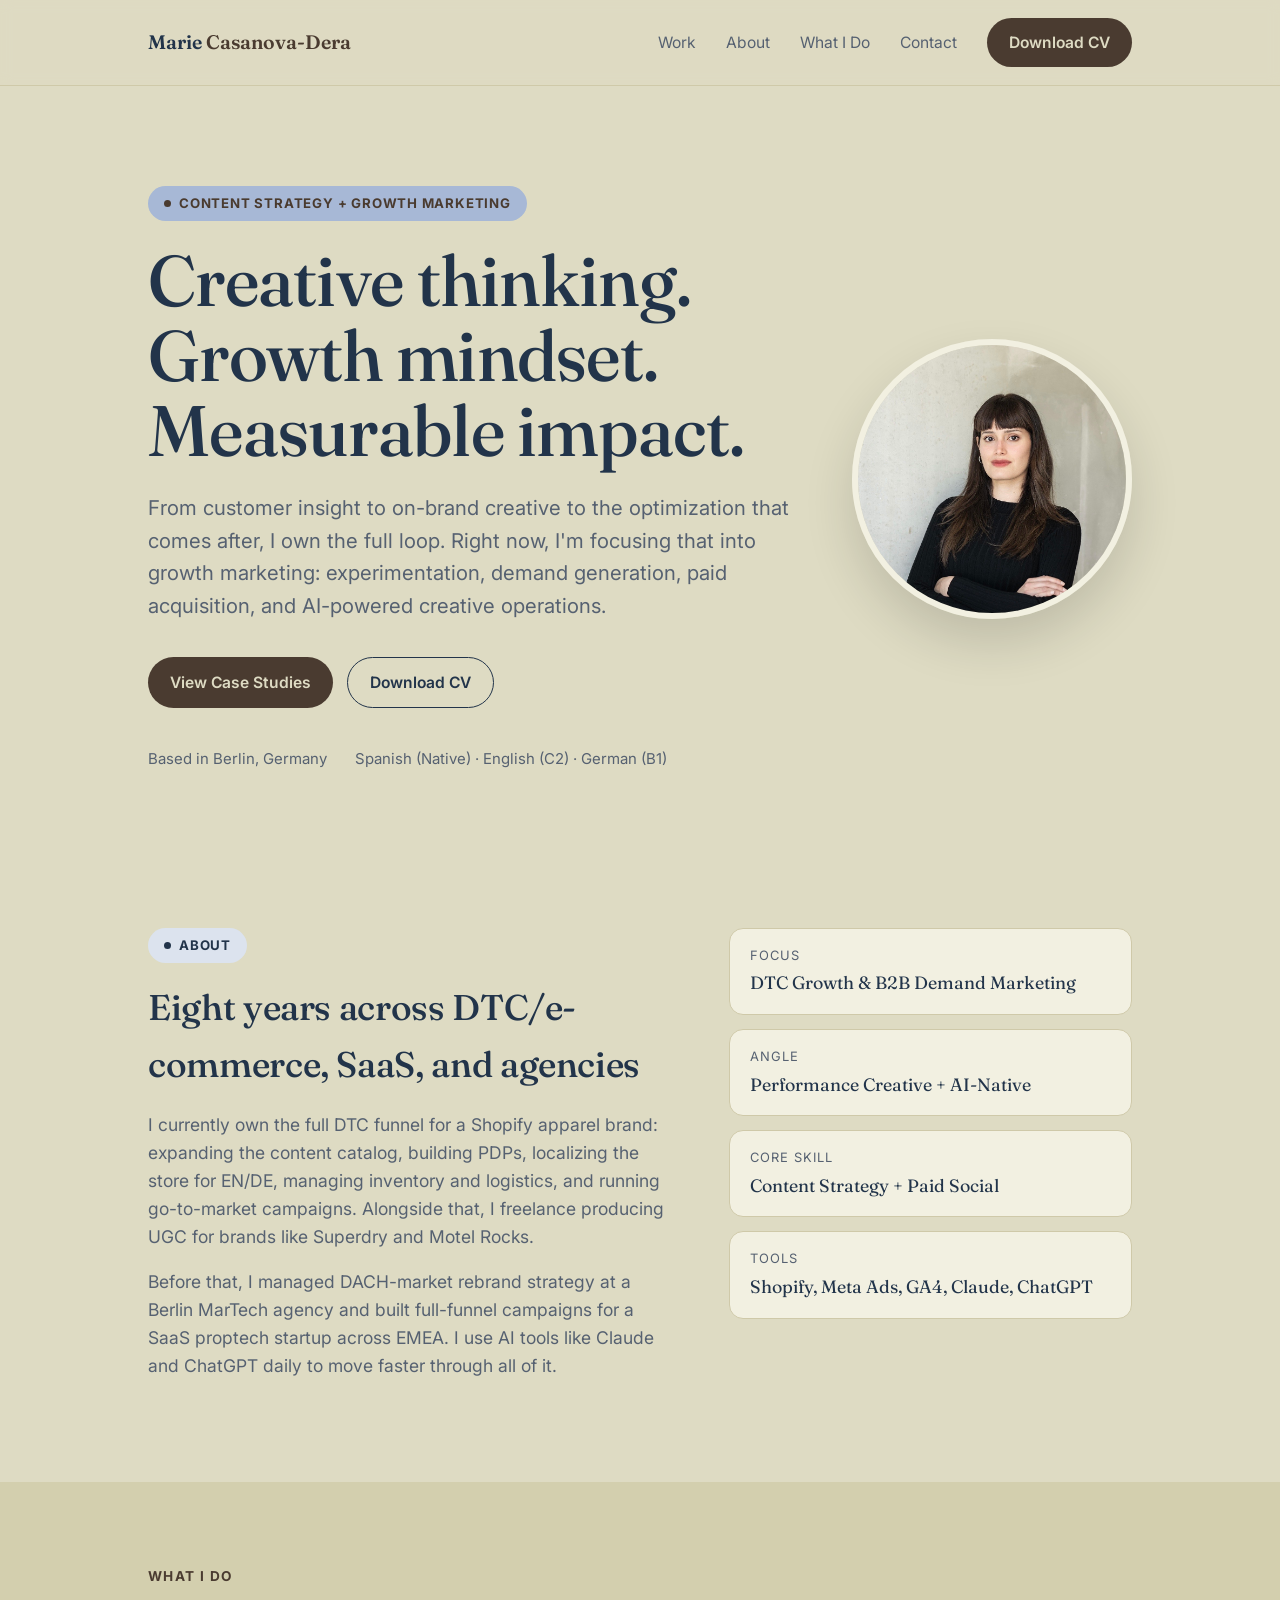
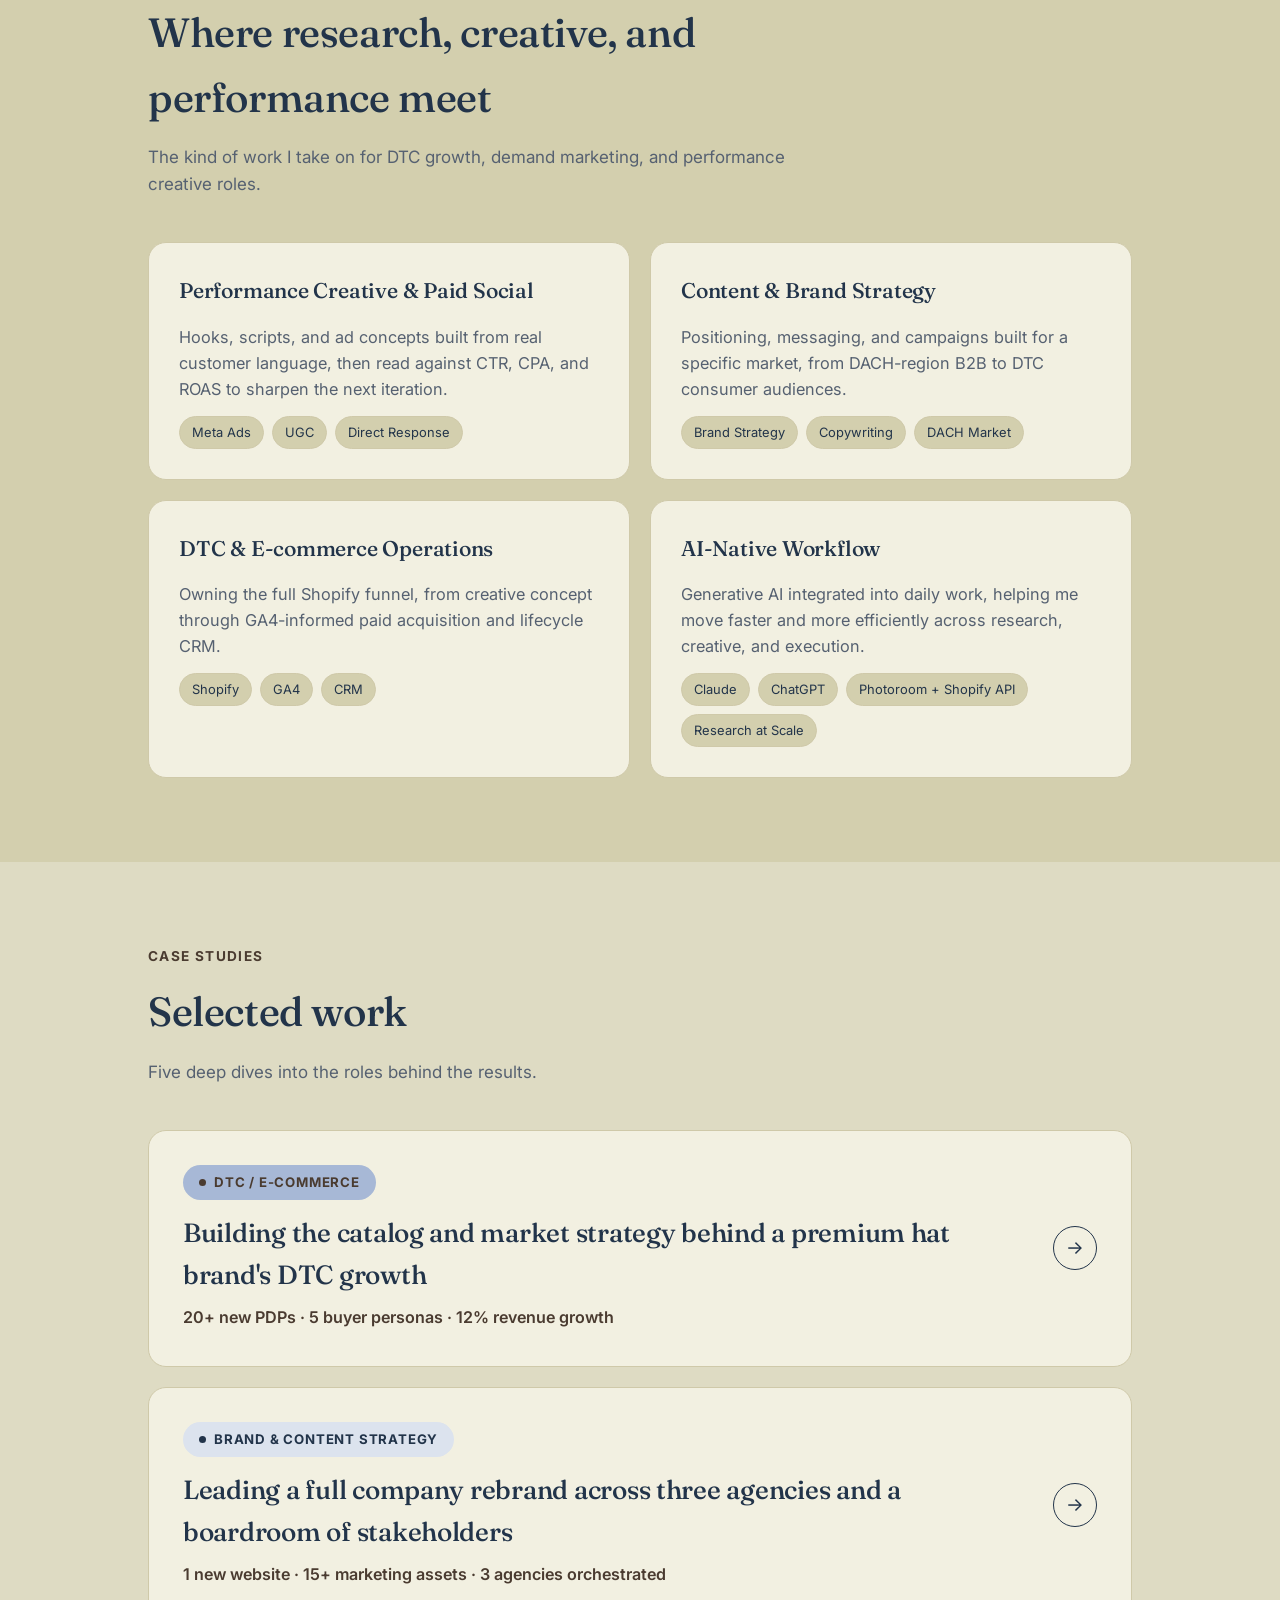
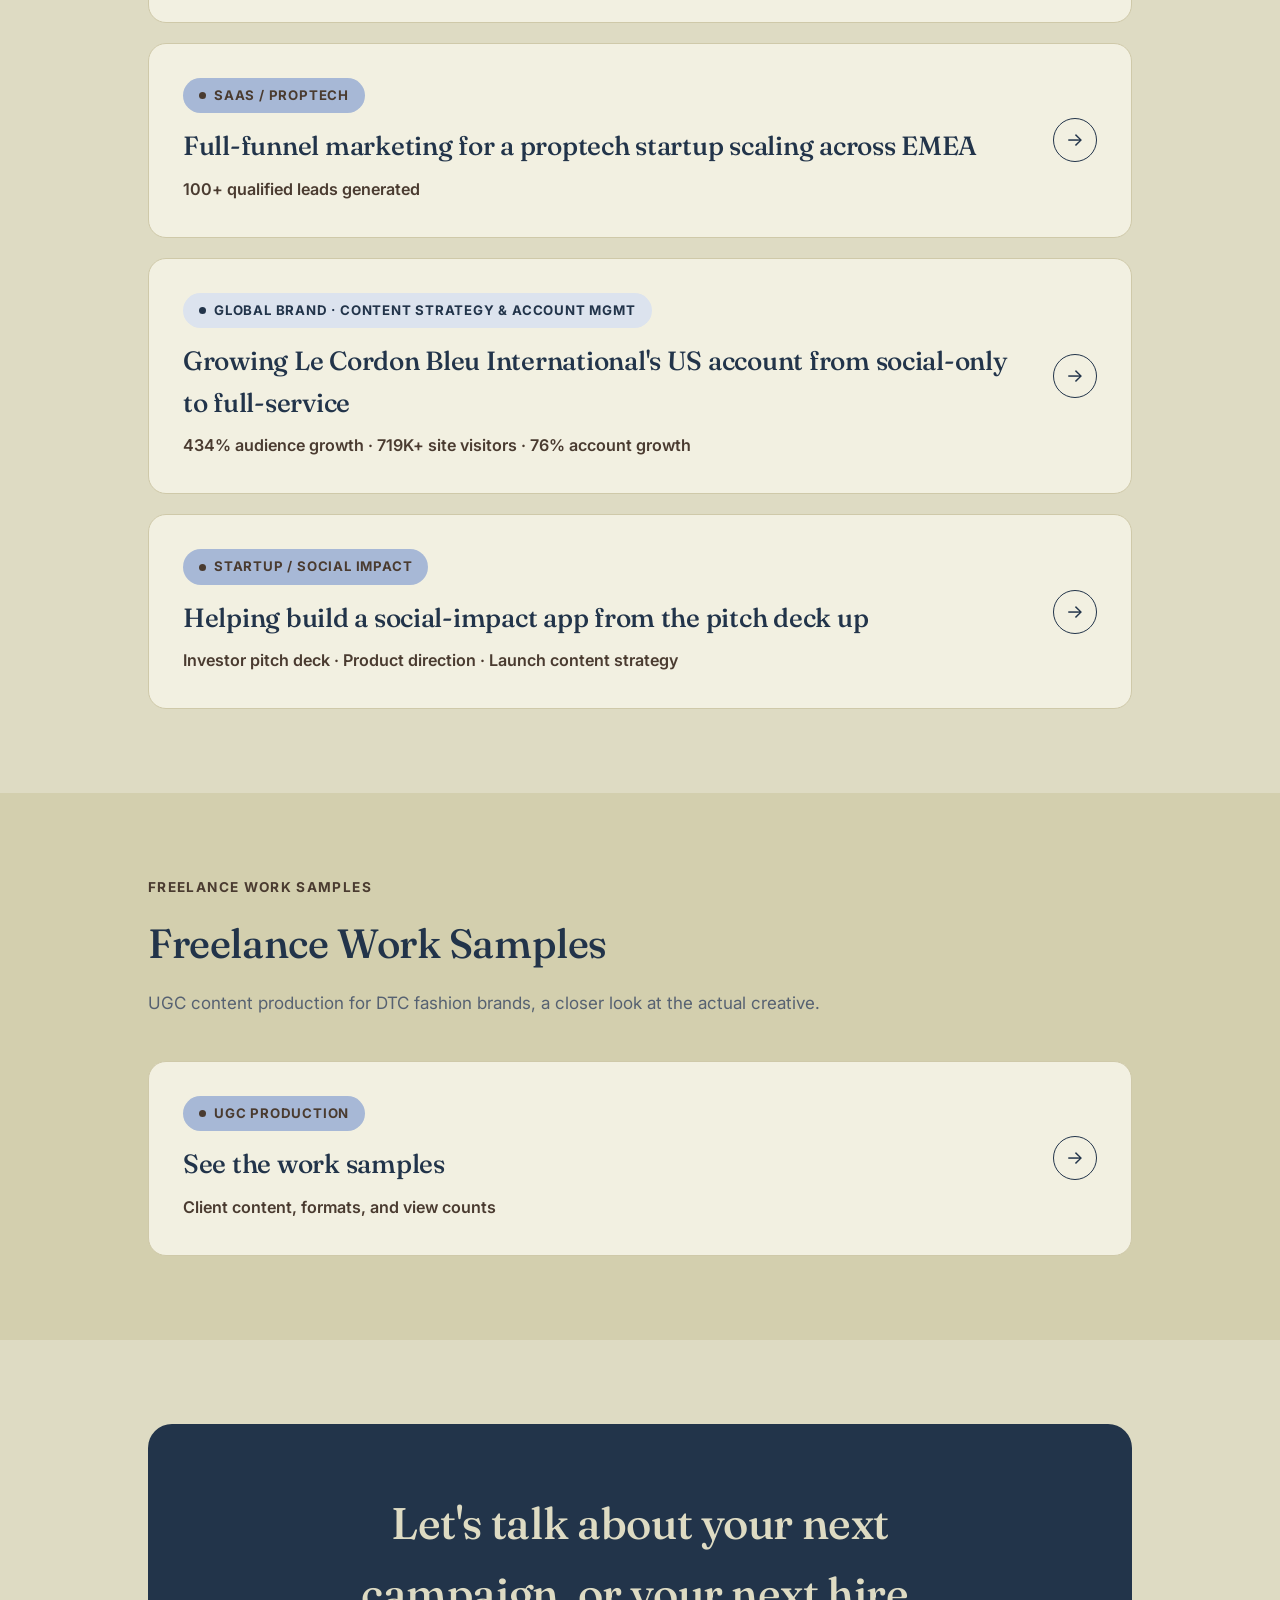
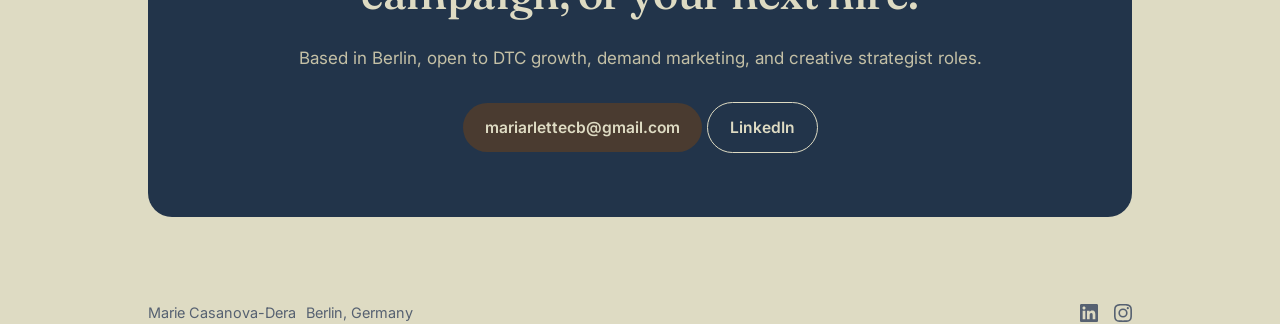
==== commit 55404b79: "Remove CTR 38% stat from CV, update hero pill to Content Strategy + Growth Marketing" ====
--- a/index.html
+++ b/index.html
@@ -28,7 +28,7 @@
 <header class="hero">
   <div class="wrap hero-grid">
     <div class="hero-content">
-      <span class="pill"><span class="dot"></span>Content Marketing + Growth Marketing</span>
+      <span class="pill"><span class="dot"></span>Content Strategy + Growth Marketing</span>
       <h1>Creative thinking. Growth mindset. Measurable impact.</h1>
       <p class="sub">From customer insight to on-brand creative to the optimization that comes after, I own the full loop. Right now, I'm focusing that into growth marketing: experimentation, demand generation, paid acquisition, and AI-powered creative operations.</p>
       <div class="ctas">
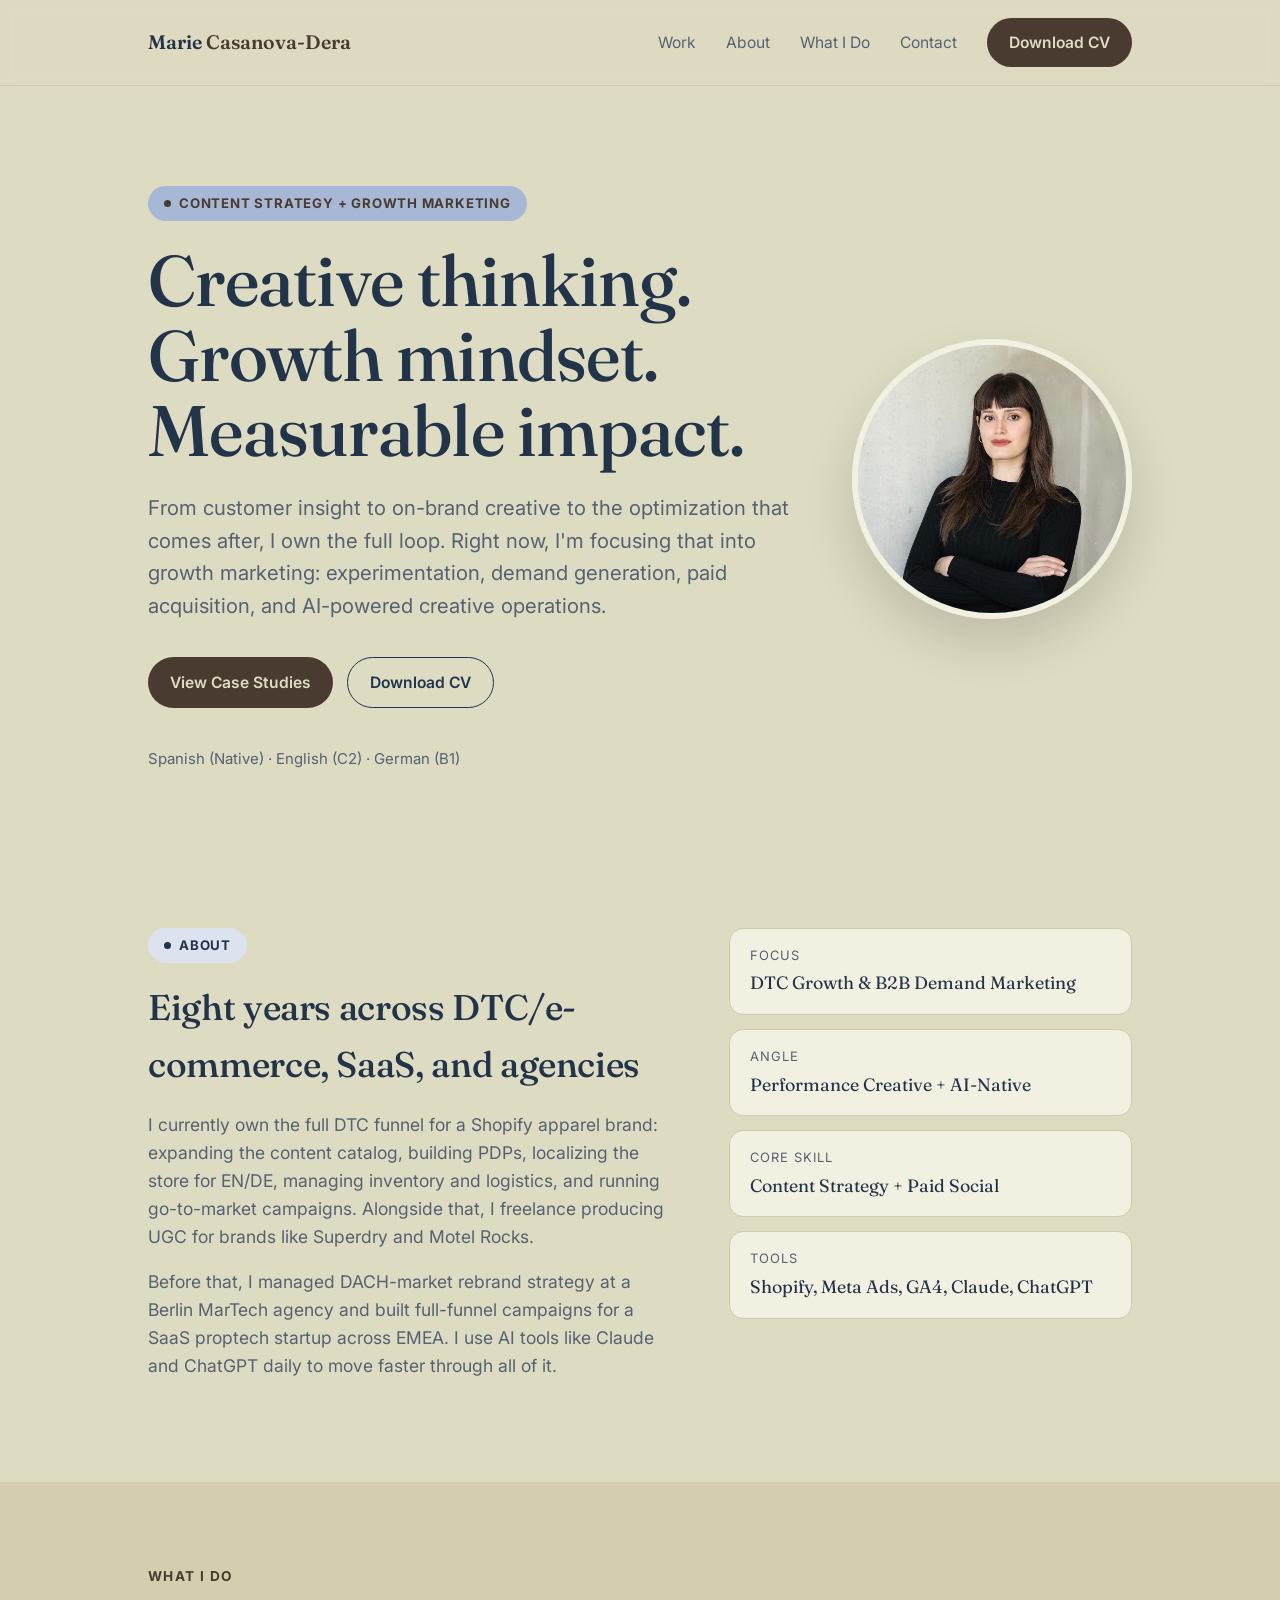
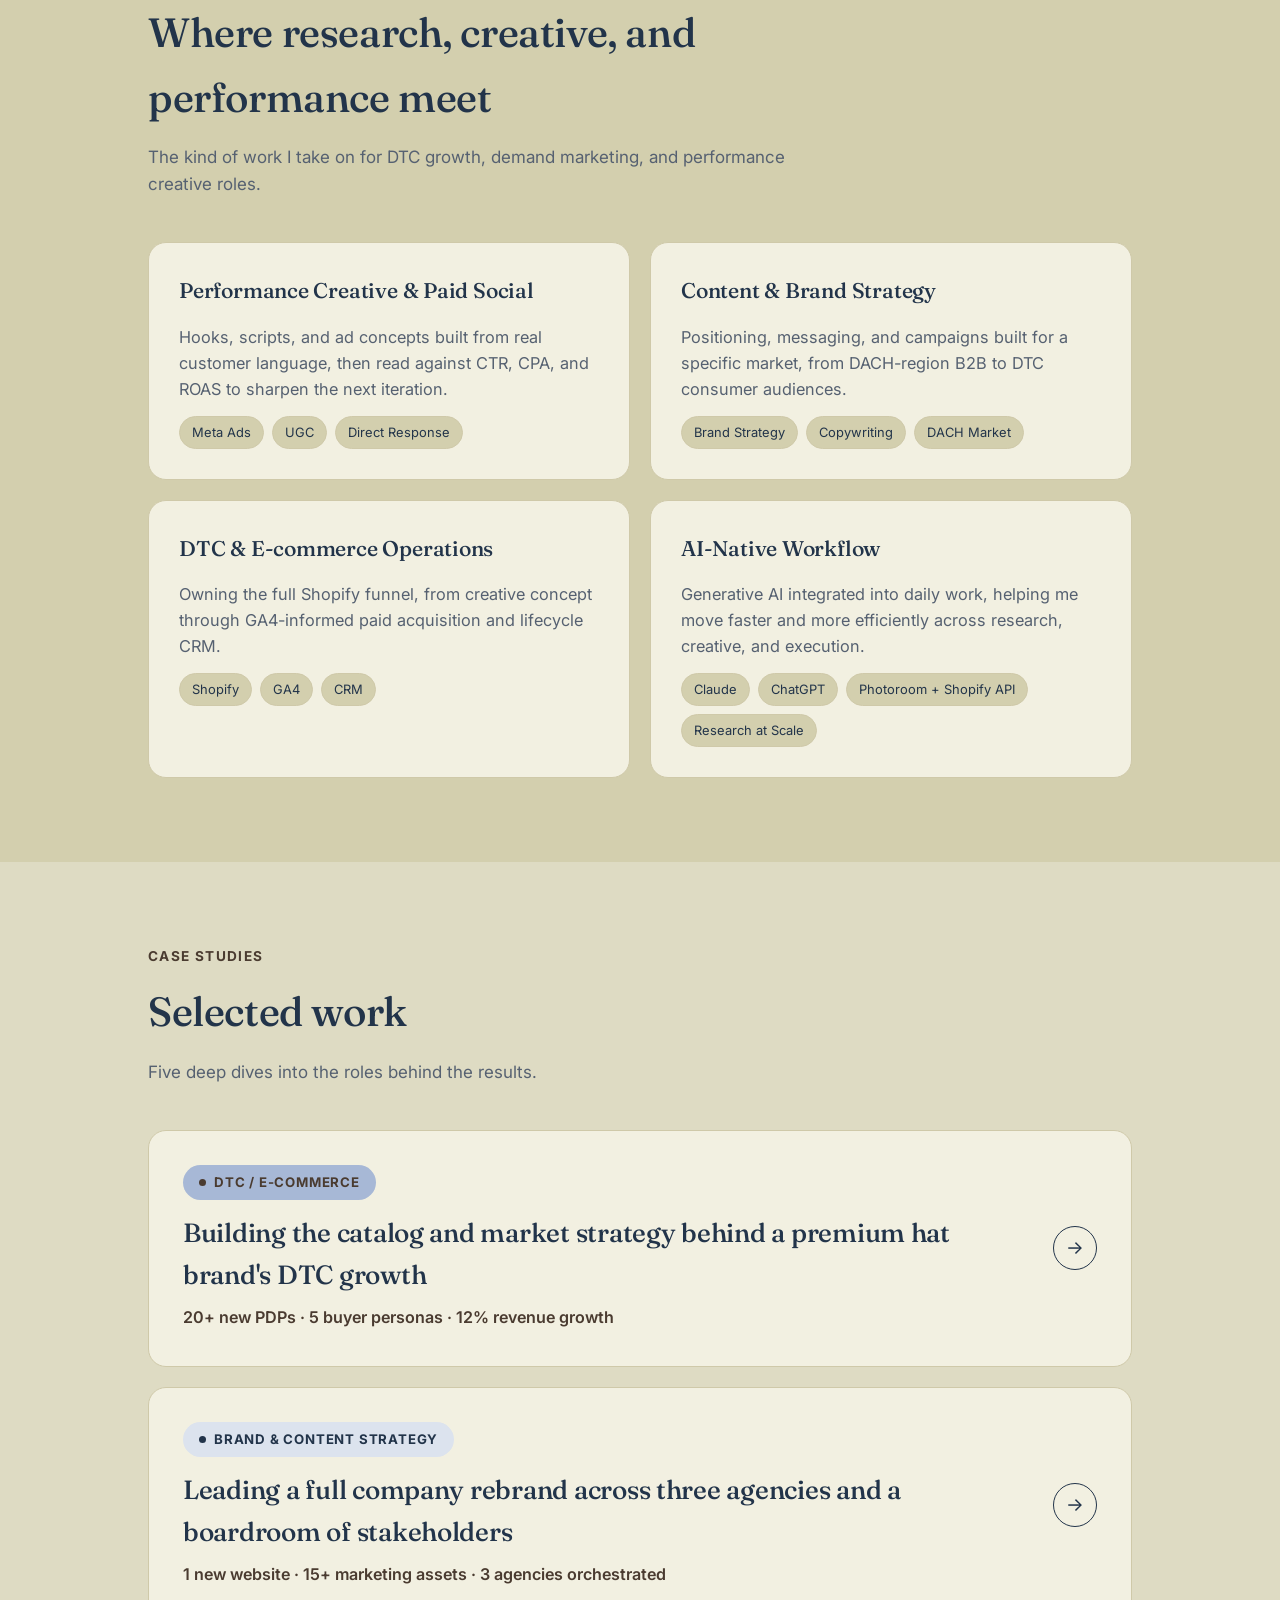
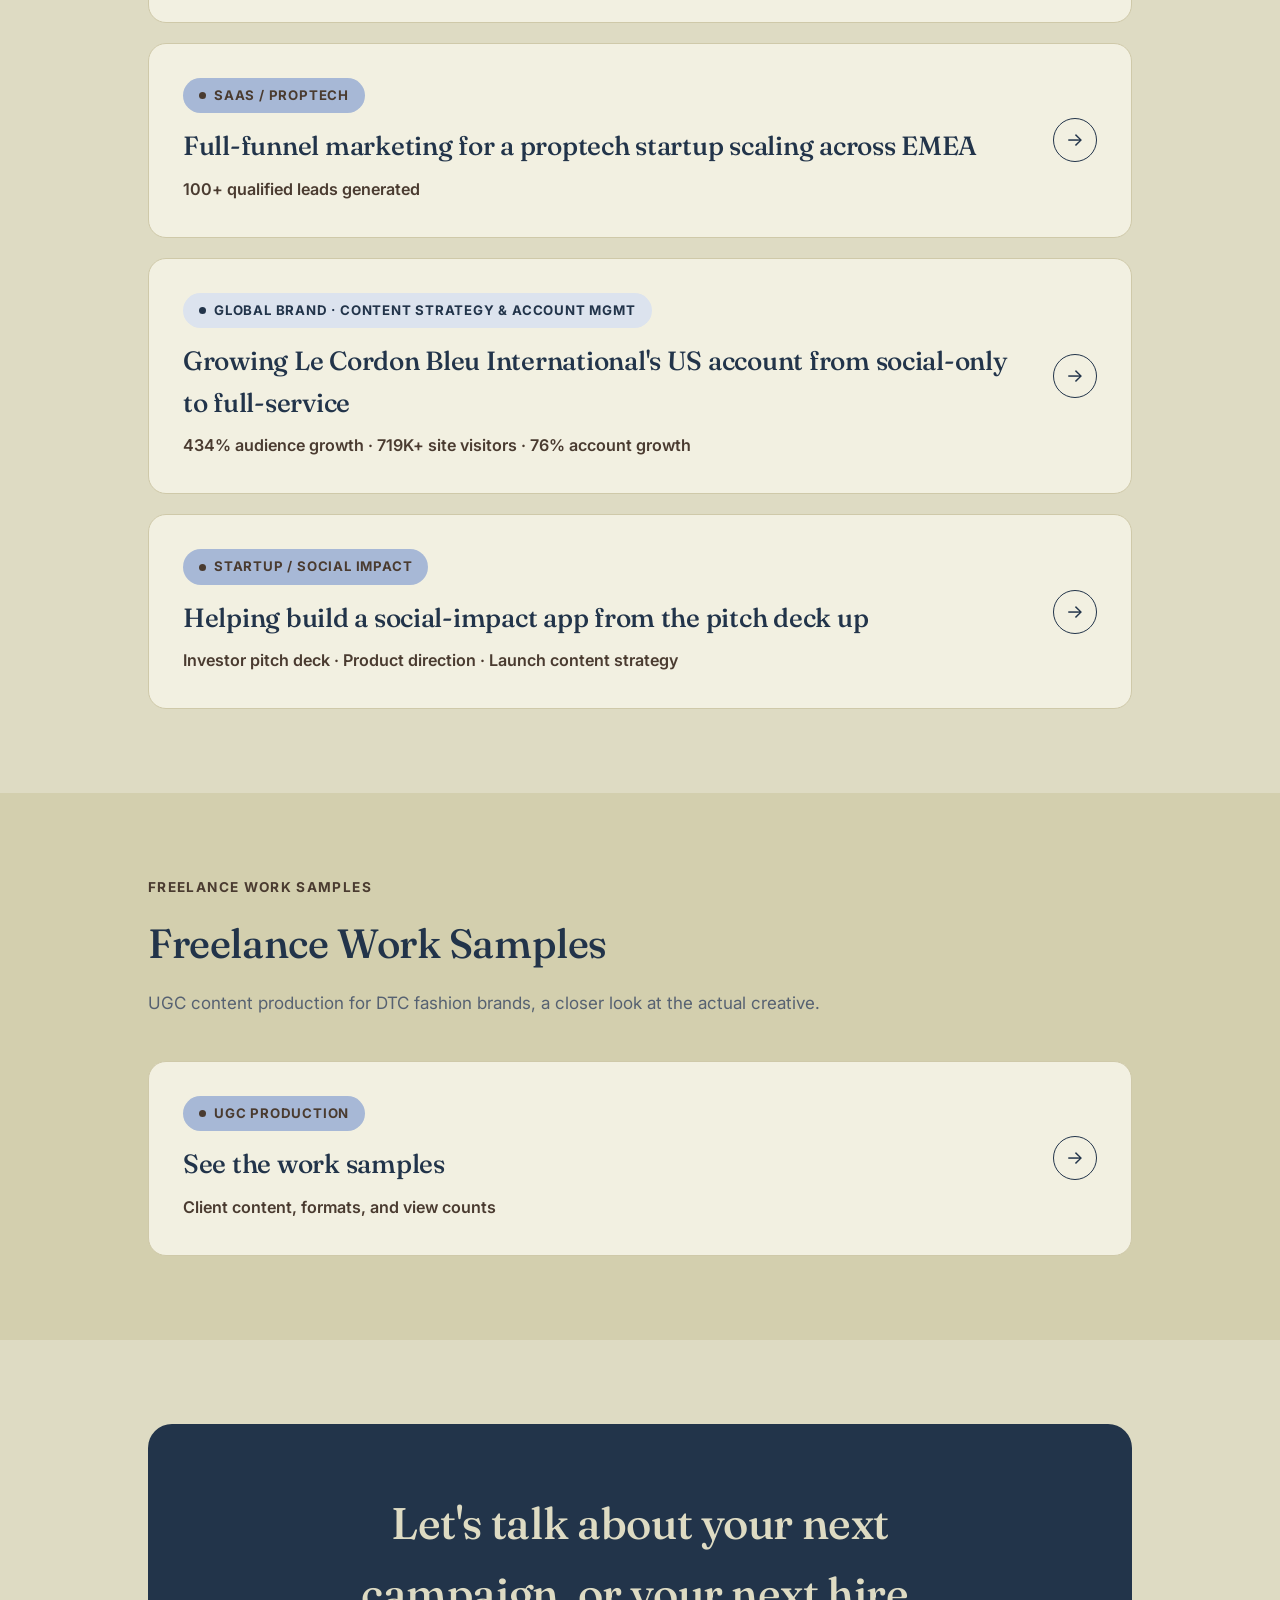
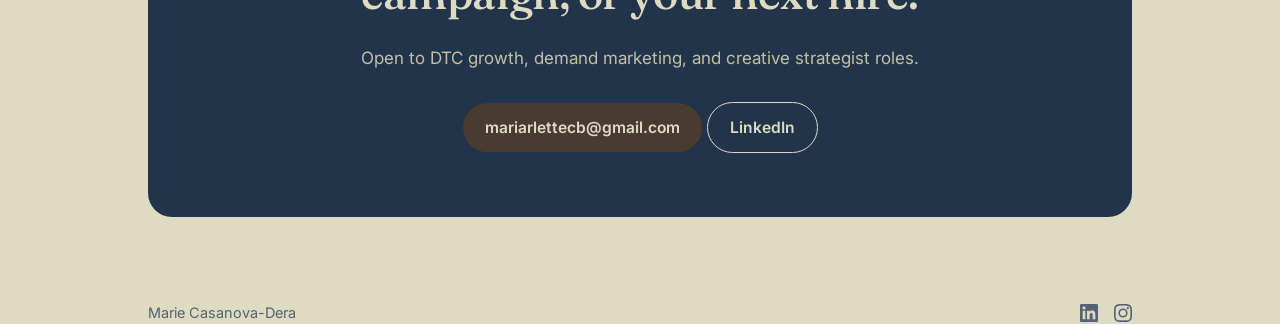
==== commit c7221c59: "Add Google Analytics 4 tracking tag to all pages Co-Authored-By: Claude Sonnet 5 <noreply@anthropic." ====
--- a/index.html
+++ b/index.html
@@ -1,6 +1,15 @@
 <!doctype html>
 <html lang="en">
 <head>
+<!-- Google tag (gtag.js) -->
+<script async src="https://www.googletagmanager.com/gtag/js?id=G-5WWVWVMFSG"></script>
+<script>
+  window.dataLayer = window.dataLayer || [];
+  function gtag(){dataLayer.push(arguments);}
+  gtag('js', new Date());
+
+  gtag('config', 'G-5WWVWVMFSG');
+</script>
 <meta charset="utf-8">
 <meta name="viewport" content="width=device-width, initial-scale=1">
 <title>Marie Casanova-Dera — Creative Strategist, Growing Into Growth Marketing</title>
@@ -36,7 +45,6 @@
         <a href="assets/CV_MarieCasanovaDera.pdf" class="btn outline" download>Download CV</a>
       </div>
       <div class="meta">
-        <span>Based in Berlin, Germany</span>
         <span>Spanish (Native) · English (C2) · German (B1)</span>
       </div>
     </div>
@@ -177,7 +185,7 @@
   <div class="wrap">
     <div class="contact-box">
       <h2>Let's talk about your next campaign, or your next hire.</h2>
-      <p>Based in Berlin, open to DTC growth, demand marketing, and creative strategist roles.</p>
+      <p>Open to DTC growth, demand marketing, and creative strategist roles.</p>
       <div class="ctas">
         <a href="mailto:mariarlettecb@gmail.com" class="btn accent">mariarlettecb@gmail.com</a>
         <a href="https://linkedin.com/in/marie-casanova-dera-504882108" class="btn outline">LinkedIn</a>
@@ -189,7 +197,6 @@
 <footer class="wrap">
   <div class="footer-info">
     <span>Marie Casanova-Dera</span>
-    <span>Berlin, Germany</span>
   </div>
   <div class="social-links">
     <a href="https://linkedin.com/in/marie-casanova-dera-504882108" target="_blank" rel="noopener" aria-label="LinkedIn">
--- a/styles.css
+++ b/styles.css
@@ -137,6 +137,7 @@
   height: clamp(180px, 22vw, 280px);
   border-radius: 50%;
   object-fit: cover;
+  object-position: center 68%;
   border: 6px solid var(--card);
   box-shadow: 0 24px 50px rgba(0, 0, 0, 0.14);
   display: block;
@@ -452,7 +453,7 @@
 }
 .pillar-next-btn {
   position: absolute;
-  right: -18px;
+  right: 14px;
   top: 50%;
   transform: translateY(-50%);
   width: 40px;
@@ -486,6 +487,8 @@
   position: relative;
   max-width: 460px;
   margin: 24px auto;
+  overflow: hidden;
+  border-radius: var(--radius);
 }
 .full-slideshow .fs-track {
   display: flex;
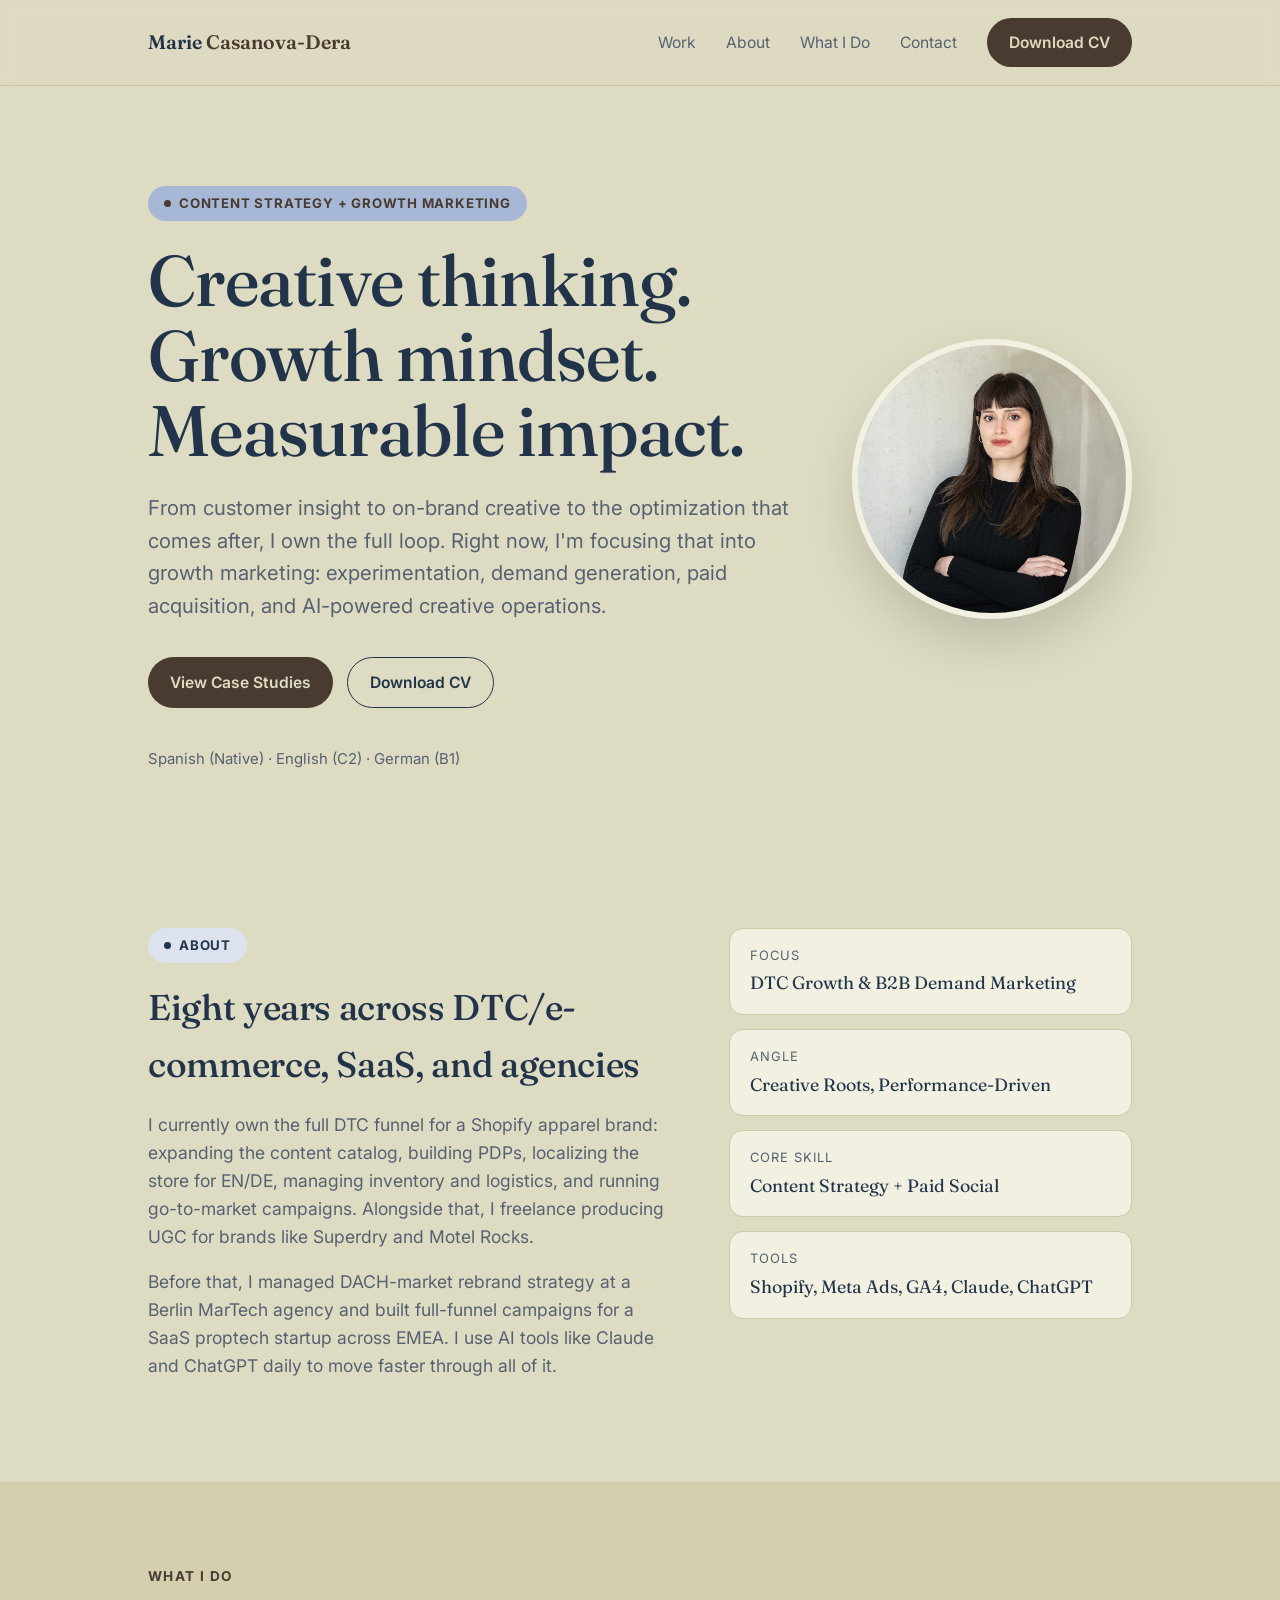
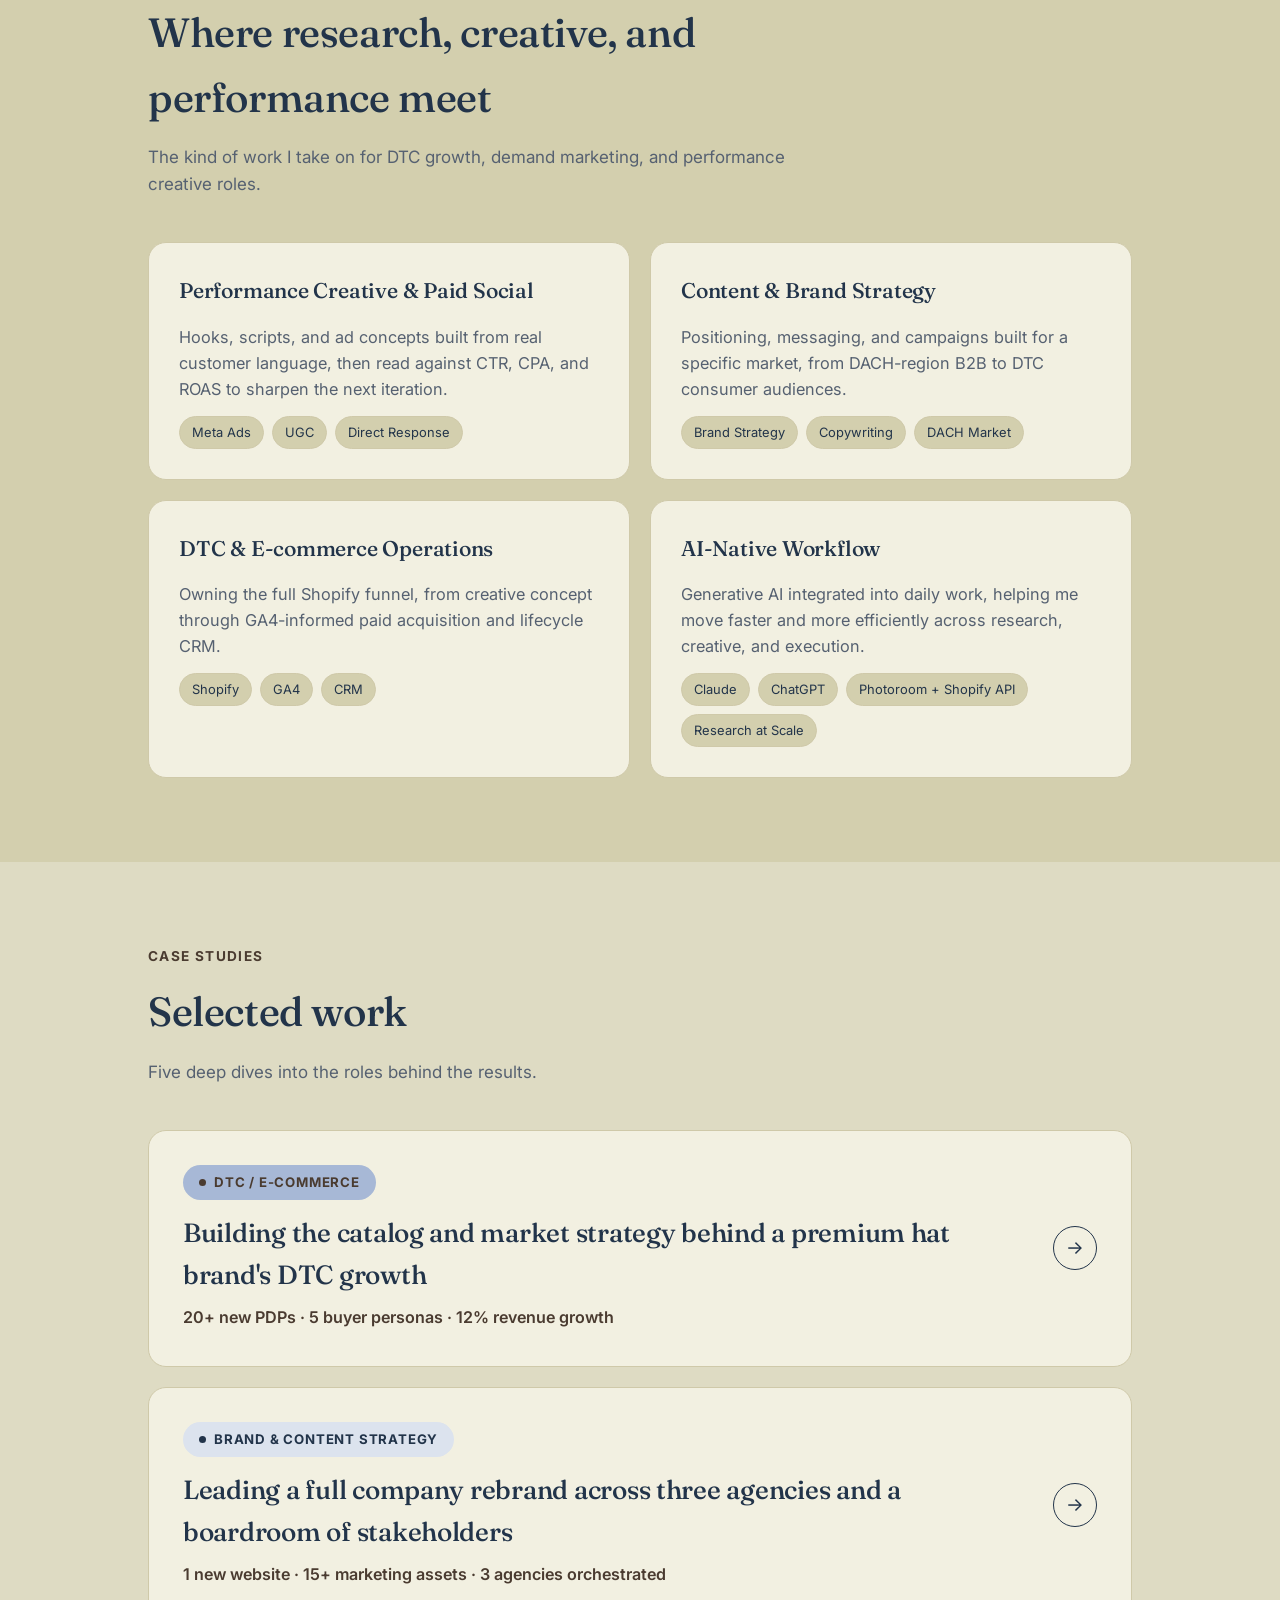
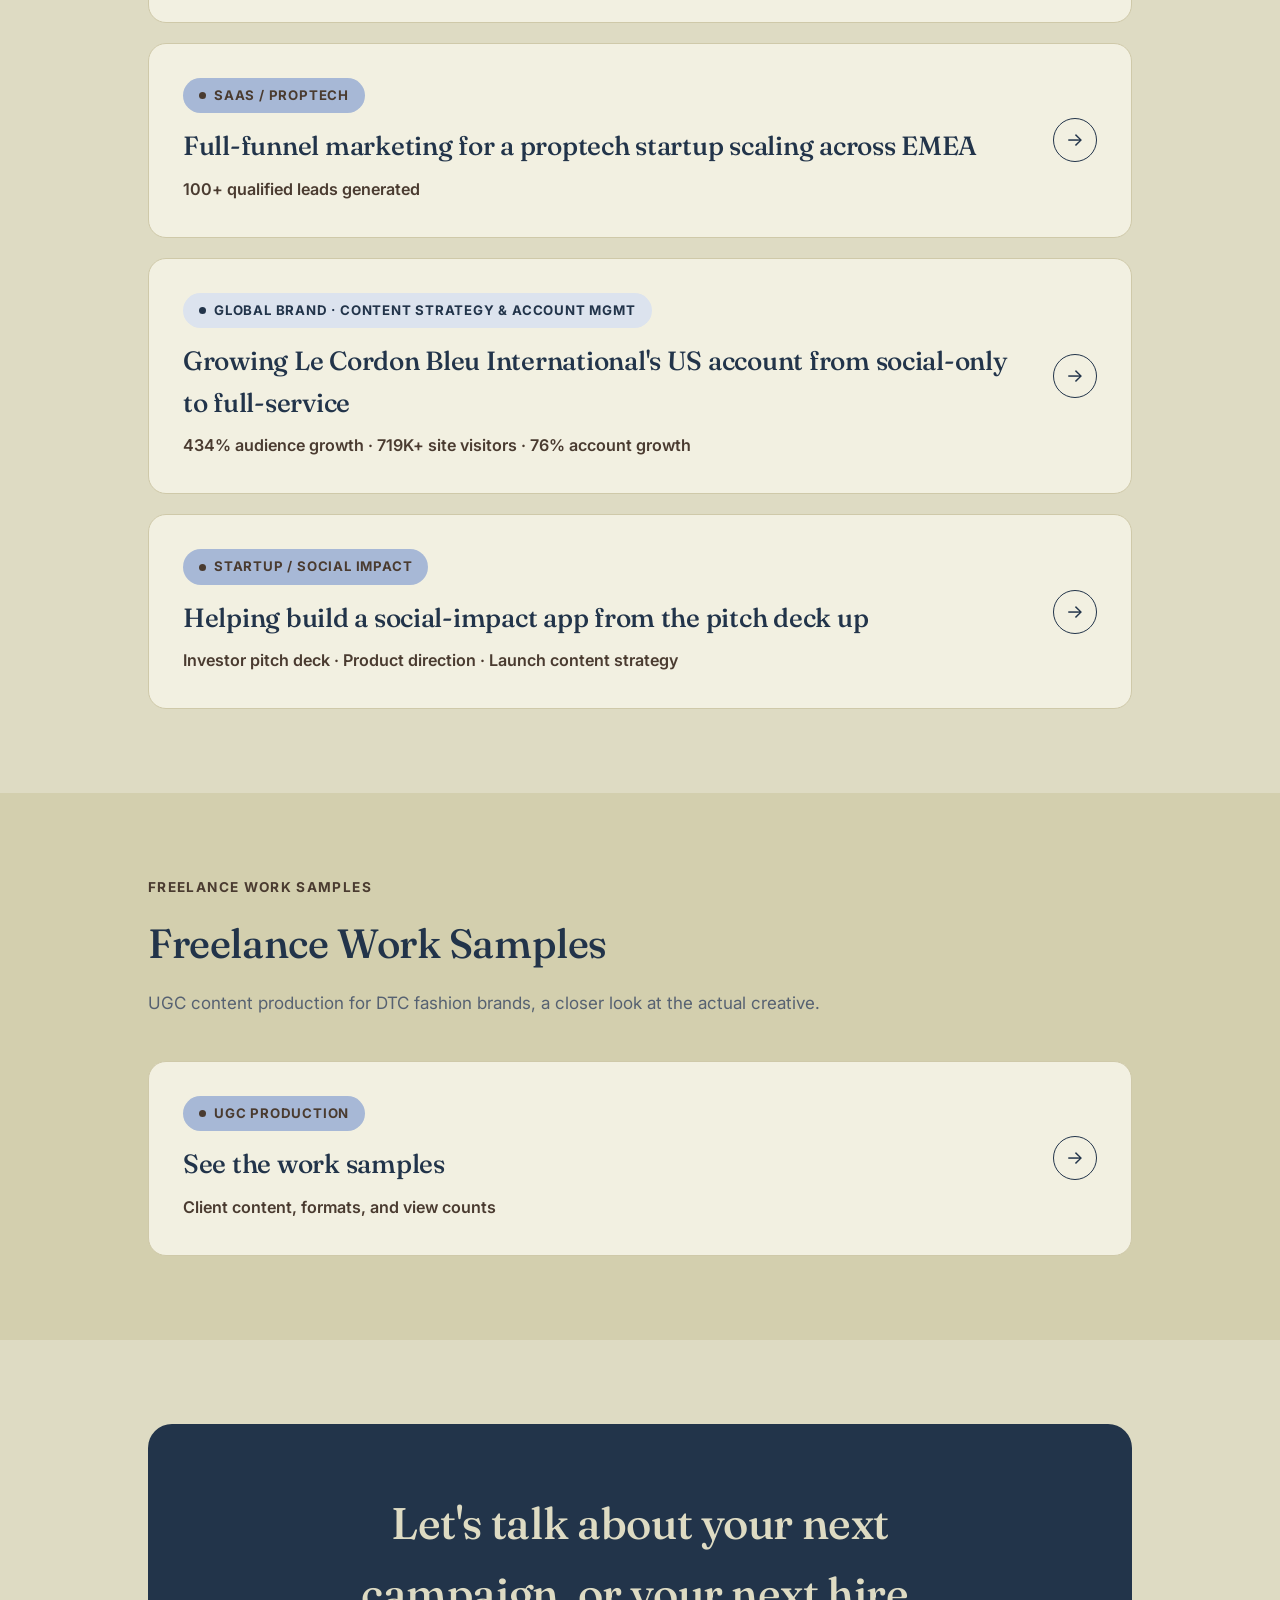
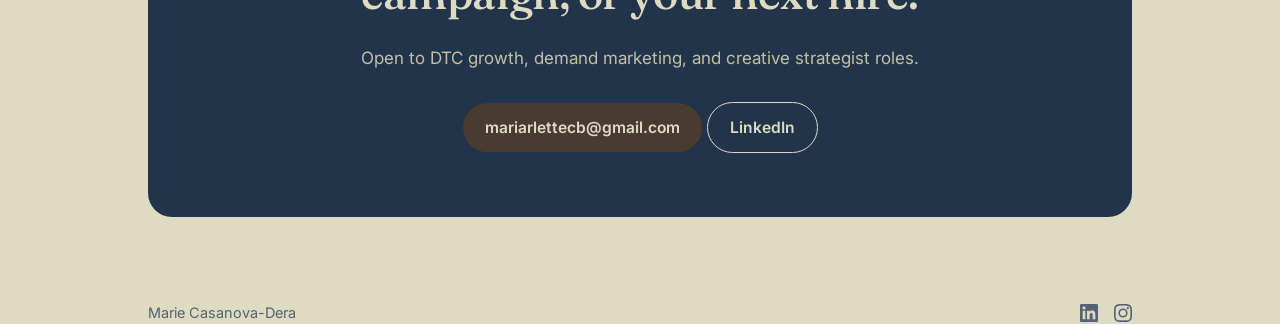
==== commit f41f3e3c: "Rework About Angle stat to state actual positioning The old value (Performance Creative + AI-Native)" ====
--- a/index.html
+++ b/index.html
@@ -64,7 +64,7 @@
     </div>
     <div class="fact-list">
       <div class="fact"><div class="k">Focus</div><div class="v">DTC Growth &amp; B2B Demand Marketing</div></div>
-      <div class="fact"><div class="k">Angle</div><div class="v">Performance Creative + AI-Native</div></div>
+      <div class="fact"><div class="k">Angle</div><div class="v">Creative Roots, Performance-Driven</div></div>
       <div class="fact"><div class="k">Core Skill</div><div class="v">Content Strategy + Paid Social</div></div>
       <div class="fact"><div class="k">Tools</div><div class="v">Shopify, Meta Ads, GA4, Claude, ChatGPT</div></div>
     </div>
